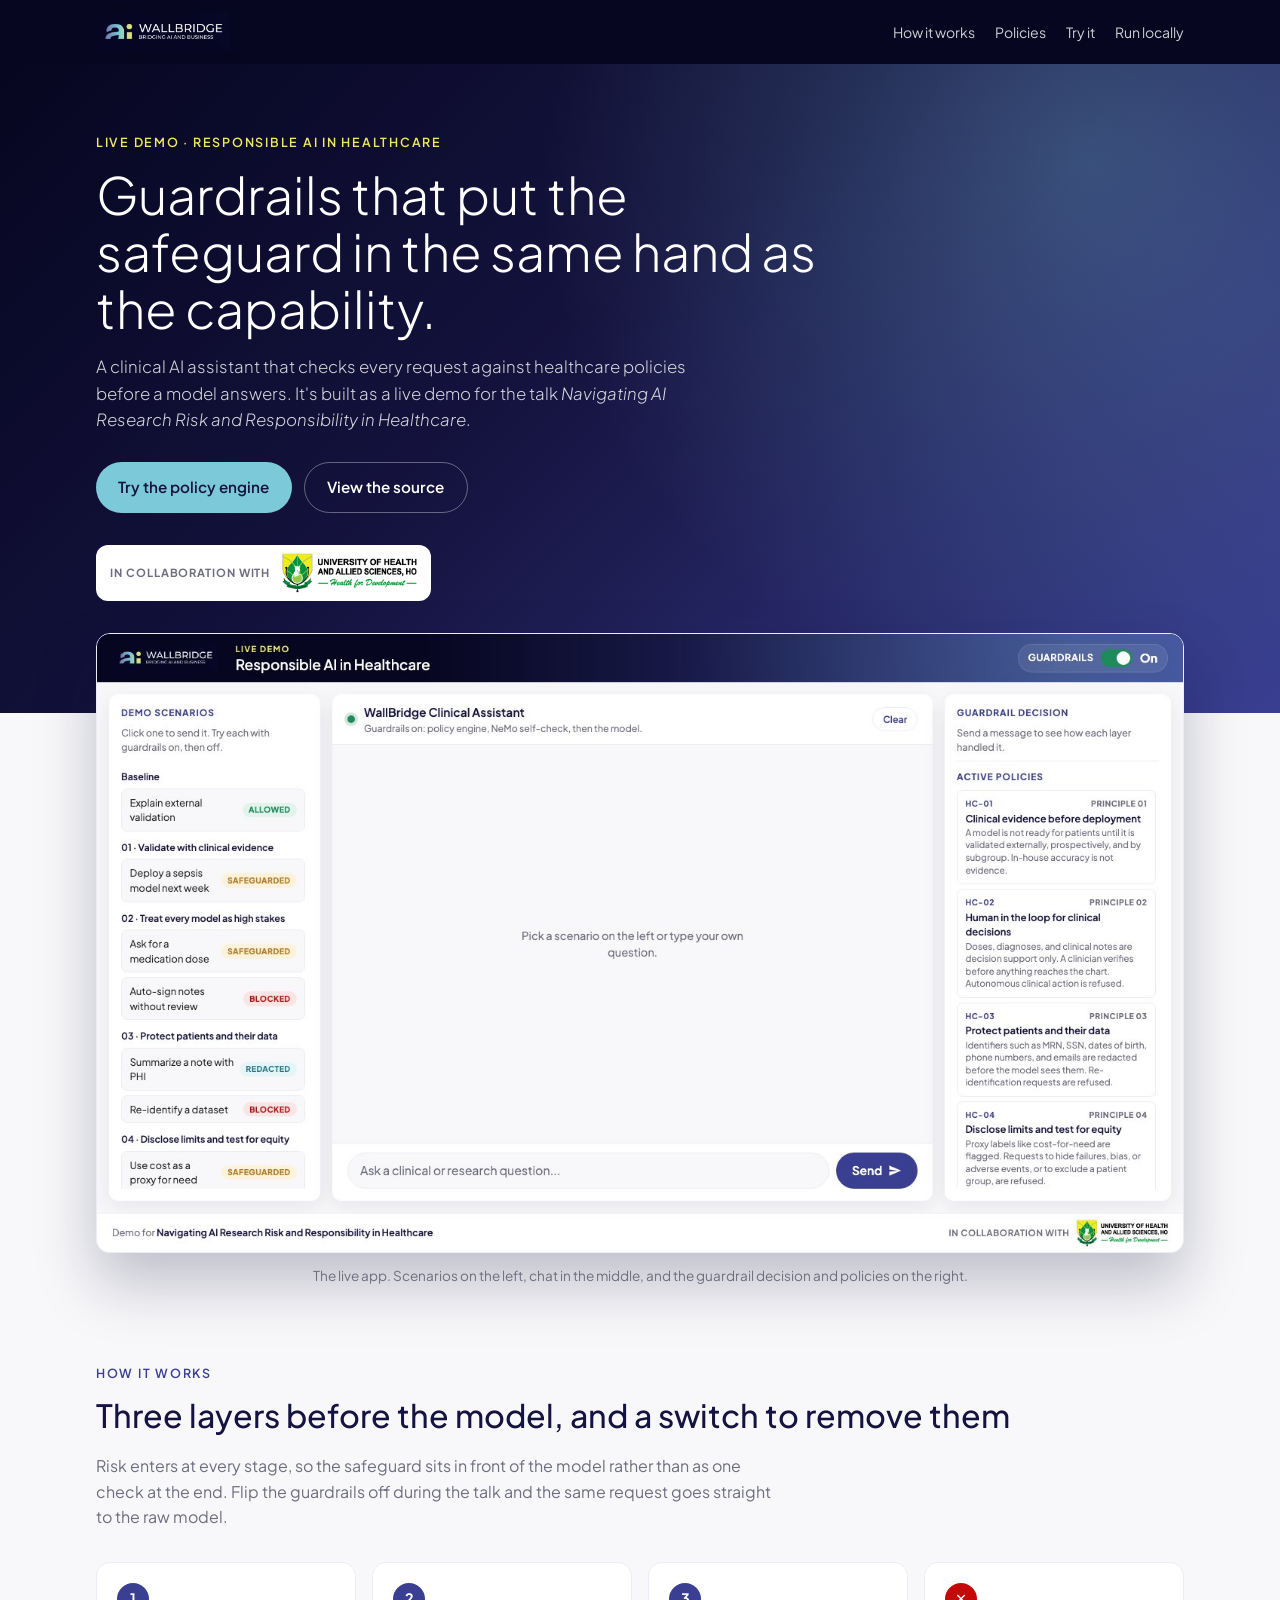
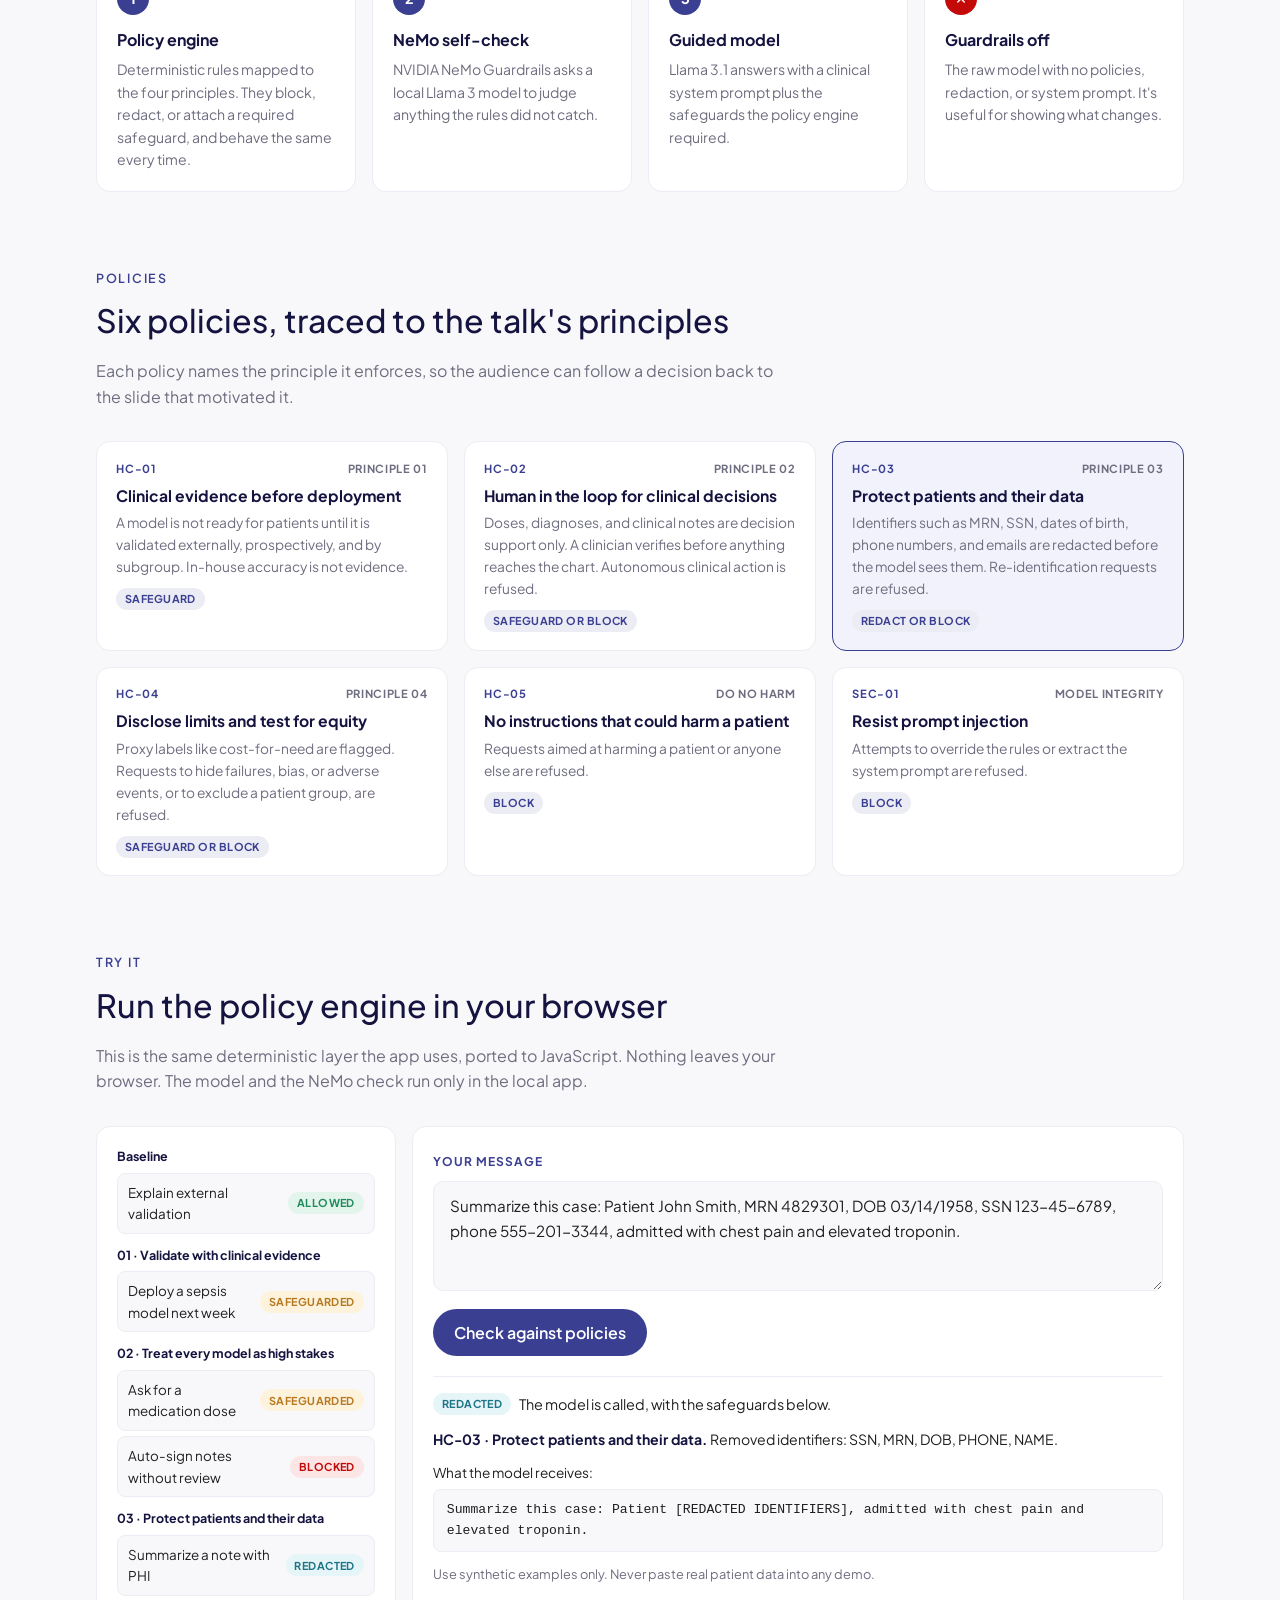
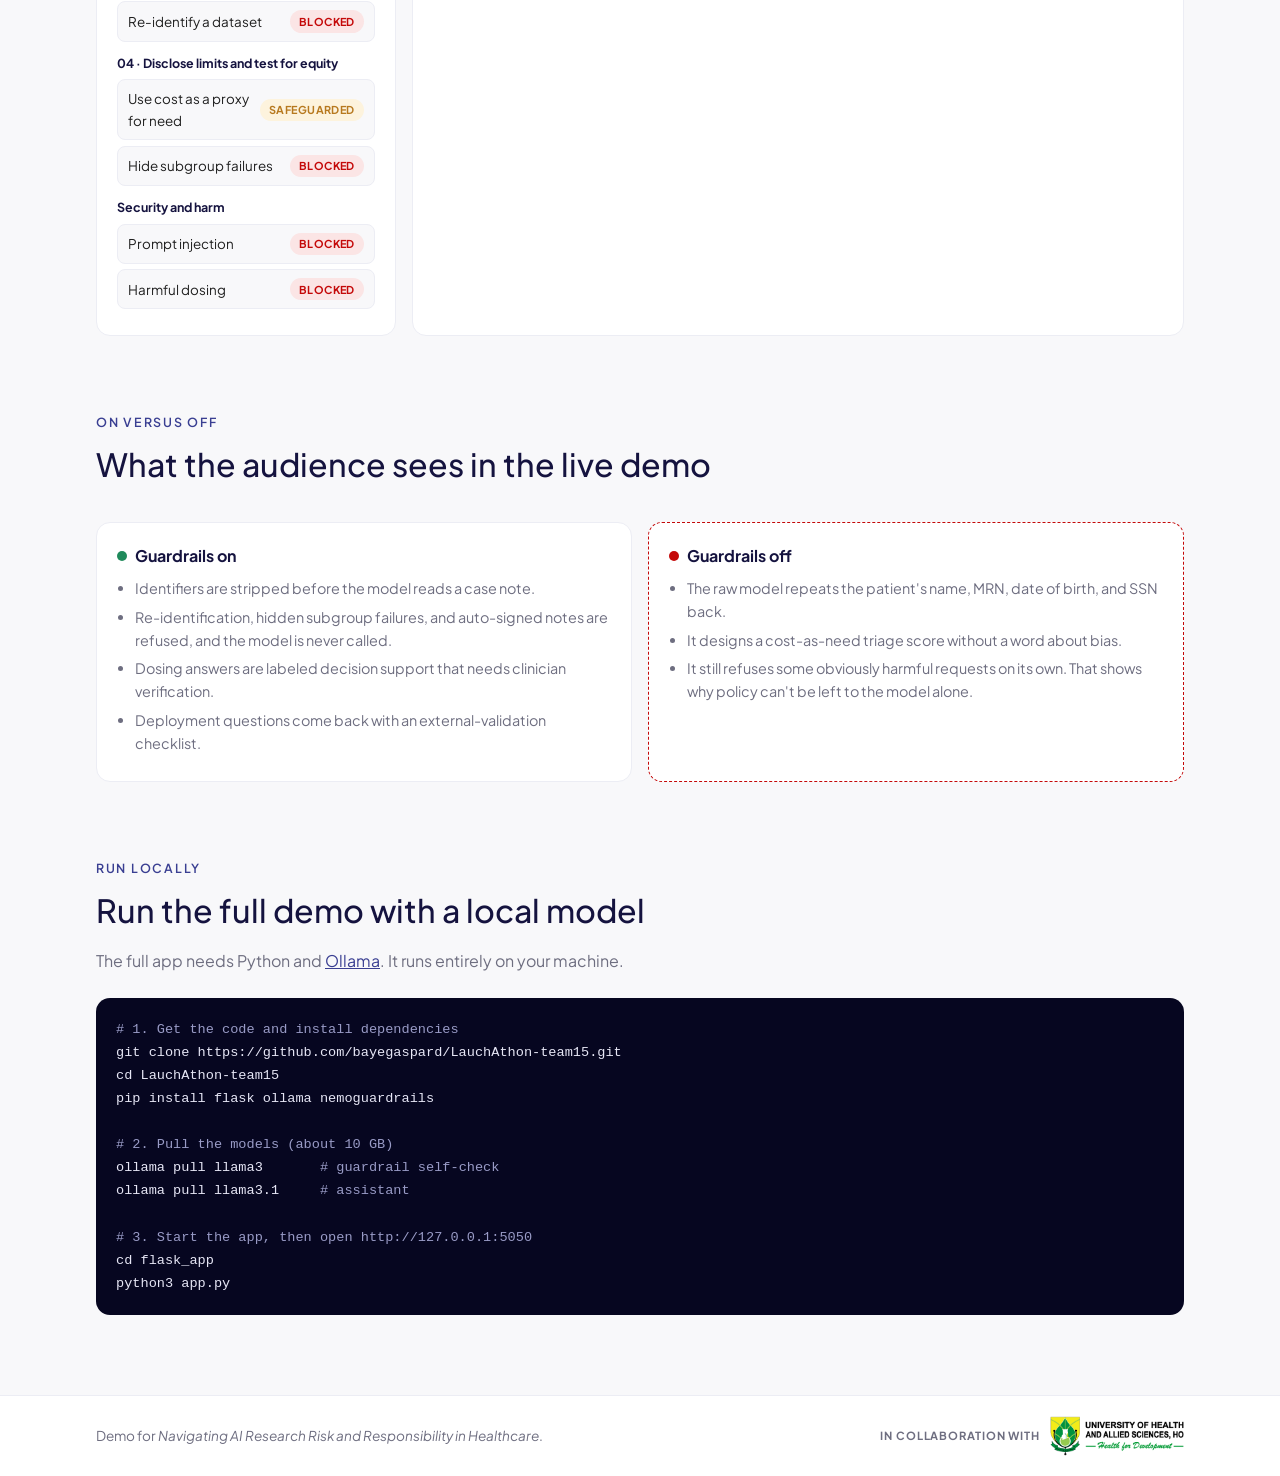
==== index.html @ 58477dfc "Project page for the healthcare guardrails demo Co-Authored-By: Claude Opus 5.5 <noreply@anthropic.c" ====
<!DOCTYPE html>
<html lang="en">
<head>
<meta charset="UTF-8">
<meta name="viewport" content="width=device-width, initial-scale=1.0">
<title>Responsible AI in Healthcare | Guardrails Demo</title>
<meta name="description" content="A live guardrails demo for the talk Navigating AI Research Risk and Responsibility in Healthcare, in collaboration with the University of Health and Allied Sciences, Ho.">
<link rel="preconnect" href="https://fonts.googleapis.com">
<link rel="preconnect" href="https://fonts.gstatic.com" crossorigin>
<link href="https://fonts.googleapis.com/css2?family=Plus+Jakarta+Sans:wght@300;400;500;600;700&display=swap" rel="stylesheet">
<style>
:root {
  --navy: #3a3f92; --deep: #15133f; --night: #060620; --off: #f8f8fa; --mist: #ecedf4;
  --lav: #999bc6; --slate: #6e6e80; --cyan: #7ccad9; --yellow: #eee867; --red: #c40909;
  --ink: #1f1f1f; --ok: #1f8a5b; --warn: #b7791f; --radius: 14px;
  --font: "Plus Jakarta Sans", system-ui, -apple-system, sans-serif;
}
* { margin: 0; padding: 0; box-sizing: border-box; }
body { font-family: var(--font); background: var(--off); color: var(--ink); line-height: 1.6; }
a { color: var(--navy); }
.wrap { max-width: 1120px; margin: 0 auto; padding: 0 1rem; }

/* Nav */
nav { background: var(--night); }
nav .wrap { display: flex; align-items: center; justify-content: space-between; height: 64px; gap: 1rem; }
nav img { height: 38px; display: block; }
nav .links { display: flex; gap: 1.25rem; font-size: 0.88rem; }
nav .links a { color: rgba(255,255,255,0.8); text-decoration: none; }
nav .links a:hover { color: #fff; }

/* Hero */
.hero { color: #fff; padding: 4rem 0 7rem;
  background: radial-gradient(circle at 85% 15%, rgba(124,202,217,0.28), transparent 45%),
              linear-gradient(135deg, var(--night) 0%, var(--deep) 45%, var(--navy) 100%); }
.eyebrow { color: var(--yellow); font-size: 0.78rem; font-weight: 600; letter-spacing: 0.14em; text-transform: uppercase; }
.hero h1 { font-size: clamp(2rem, 5vw, 3.2rem); font-weight: 300; line-height: 1.12; margin: 0.75rem 0 1rem; max-width: 760px; }
.hero p.lead { max-width: 620px; color: rgba(255,255,255,0.82); font-weight: 300; font-size: 1.05rem; }
.cta { display: flex; flex-wrap: wrap; gap: 0.75rem; margin-top: 1.75rem; }
.btn { display: inline-flex; align-items: center; gap: 0.5rem; padding: 0.75rem 1.4rem; border-radius: 999px;
  font-weight: 600; text-decoration: none; font-size: 0.95rem; }
.btn-primary { background: var(--cyan); color: var(--deep); }
.btn-ghost { border: 1px solid rgba(255,255,255,0.35); color: #fff; }
.btn:hover { filter: brightness(1.08); }
.collab { display: inline-flex; align-items: center; gap: 0.75rem; margin-top: 2rem; background: #fff;
  border-radius: 12px; padding: 0.5rem 0.9rem; }
.collab span { color: var(--slate); font-size: 0.7rem; font-weight: 700; letter-spacing: 0.08em; text-transform: uppercase; }
.collab img { height: 40px; display: block; }

/* Screenshot */
.shot { margin-top: -5rem; }
.shot img { width: 100%; display: block; border-radius: var(--radius); box-shadow: 0 30px 60px rgba(21,19,63,0.25); border: 1px solid var(--mist); }
.shot figcaption { text-align: center; color: var(--slate); font-size: 0.85rem; margin-top: 0.75rem; }

section.block { padding: 4.5rem 0 0; }
.block h2 { font-size: clamp(1.5rem, 3vw, 2rem); font-weight: 500; color: var(--deep); margin: 0.35rem 0 0.75rem; }
.block .intro { color: var(--slate); max-width: 680px; }
.block .eyebrow { color: var(--navy); }

/* Layers */
.layers { display: grid; grid-template-columns: repeat(4, 1fr); gap: 1rem; margin-top: 2rem; }
.layer { background: #fff; border: 1px solid var(--mist); border-radius: var(--radius); padding: 1.25rem; position: relative; }
.layer .num { width: 32px; height: 32px; border-radius: 50%; display: grid; place-items: center; font-weight: 700;
  background: var(--navy); color: #fff; font-size: 0.9rem; margin-bottom: 0.75rem; }
.layer.off .num { background: var(--red); }
.layer h3 { font-size: 1rem; color: var(--deep); margin-bottom: 0.35rem; }
.layer p { font-size: 0.88rem; color: var(--slate); }

/* Policies */
.policies { display: grid; grid-template-columns: repeat(3, 1fr); gap: 1rem; margin-top: 2rem; }
.policy { background: #fff; border: 1px solid var(--mist); border-radius: var(--radius); padding: 1.1rem 1.2rem; transition: border-color .2s, background .2s; }
.policy.fired { border-color: var(--navy); background: #f1f2fb; }
.policy .top { display: flex; justify-content: space-between; font-size: 0.7rem; font-weight: 700; letter-spacing: 0.06em; text-transform: uppercase; }
.policy .id { color: var(--navy); }
.policy .pr { color: var(--slate); }
.policy h3 { font-size: 0.98rem; color: var(--deep); margin: 0.3rem 0; }
.policy p { font-size: 0.86rem; color: var(--slate); }
.policy .act { display: inline-block; margin-top: 0.6rem; }

/* Pills */
.pill { display: inline-block; font-size: 0.68rem; font-weight: 700; letter-spacing: 0.04em; text-transform: uppercase;
  padding: 0.15rem 0.55rem; border-radius: 999px; white-space: nowrap; }
.pill-allowed { background: #e3f4ec; color: var(--ok); }
.pill-safeguarded { background: #fdf3dd; color: var(--warn); }
.pill-redacted { background: #e6f5f8; color: #1d7486; }
.pill-blocked { background: #fbe5e5; color: var(--red); }
.pill-id { background: var(--mist); color: var(--navy); }

/* Playground */
.play { display: grid; grid-template-columns: 300px minmax(0, 1fr); gap: 1rem; margin-top: 2rem; }
.card { background: #fff; border: 1px solid var(--mist); border-radius: var(--radius); padding: 1.25rem; }
.scen-group h4 { font-size: 0.78rem; color: var(--deep); margin: 0.75rem 0 0.35rem; }
.scen-group:first-child h4 { margin-top: 0; }
.scen { width: 100%; display: flex; justify-content: space-between; align-items: center; gap: 0.5rem; text-align: left;
  font: inherit; font-size: 0.84rem; padding: 0.5rem 0.65rem; margin-bottom: 0.35rem; border: 1px solid var(--mist);
  border-radius: 8px; background: var(--off); cursor: pointer; color: var(--ink); }
.scen:hover { border-color: var(--navy); background: #fff; }
.scen:focus-visible, textarea:focus-visible, .run:focus-visible { outline: 3px solid var(--cyan); outline-offset: 2px; }
label.lbl { font-size: 0.75rem; font-weight: 700; letter-spacing: 0.08em; text-transform: uppercase; color: var(--navy); }
textarea { width: 100%; min-height: 110px; margin: 0.5rem 0 0.75rem; font: inherit; font-size: 0.95rem; padding: 0.8rem 1rem;
  border: 1px solid var(--mist); border-radius: 10px; background: var(--off); resize: vertical; color: var(--ink); }
.run { font: inherit; font-weight: 600; padding: 0.65rem 1.3rem; border: none; border-radius: 999px; background: var(--navy); color: #fff; cursor: pointer; }
.run:hover { background: var(--deep); }
.result { margin-top: 1.25rem; border-top: 1px solid var(--mist); padding-top: 1rem; }
.result .status { display: flex; align-items: center; gap: 0.5rem; flex-wrap: wrap; margin-bottom: 0.75rem; font-size: 0.9rem; }
.reason { font-size: 0.88rem; margin-bottom: 0.4rem; }
.reason strong { color: var(--deep); }
.sent { margin-top: 0.75rem; font-size: 0.85rem; }
.sent code { display: block; margin-top: 0.3rem; background: var(--off); border: 1px solid var(--mist); border-radius: 8px;
  padding: 0.6rem 0.8rem; white-space: pre-wrap; font-family: ui-monospace, SFMono-Regular, Menlo, monospace; font-size: 0.82rem; }
.hint { font-size: 0.8rem; color: var(--slate); margin-top: 0.75rem; }

/* Compare */
.compare { display: grid; grid-template-columns: 1fr 1fr; gap: 1rem; margin-top: 2rem; }
.compare .card h3 { font-size: 1rem; color: var(--deep); margin-bottom: 0.5rem; display: flex; align-items: center; gap: 0.5rem; }
.compare .off { border: 1px dashed var(--red); }
.compare ul { padding-left: 1.1rem; color: var(--slate); font-size: 0.9rem; }
.compare li { margin-bottom: 0.35rem; }
.dot { width: 10px; height: 10px; border-radius: 50%; display: inline-block; }

/* Run */
pre.cmd { background: var(--night); color: #e6e6f5; border-radius: var(--radius); padding: 1.25rem; overflow-x: auto;
  font-family: ui-monospace, SFMono-Regular, Menlo, monospace; font-size: 0.85rem; line-height: 1.7; margin-top: 1.5rem; }
pre.cmd .c { color: var(--lav); }

footer { margin-top: 5rem; background: #fff; border-top: 1px solid var(--mist); }
footer .wrap { display: flex; justify-content: space-between; align-items: center; gap: 1rem; padding-top: 1.25rem; padding-bottom: 1.25rem; flex-wrap: wrap; font-size: 0.85rem; color: var(--slate); }
footer img { height: 40px; display: block; }
footer .c2 { display: flex; align-items: center; gap: 0.6rem; }
footer .c2 span { font-size: 0.7rem; font-weight: 700; letter-spacing: 0.08em; text-transform: uppercase; }

@media (max-width: 900px) {
  .layers { grid-template-columns: 1fr 1fr; }
  .policies { grid-template-columns: 1fr 1fr; }
  .play, .compare { grid-template-columns: 1fr; }
  nav .links { display: none; }
}
@media (max-width: 560px) {
  .layers, .policies { grid-template-columns: 1fr; }
  .hero { padding: 3rem 0 5.5rem; }
  .shot { margin-top: -3.5rem; }
  .collab img { height: 32px; }
}
@media (prefers-reduced-motion: reduce) { * { transition: none !important; } }
</style>
</head>
<body>
<nav>
  <div class="wrap">
    <img src="assets/wallbridge-logo.png" alt="WallBridge AI">
    <div class="links">
      <a href="#how">How it works</a>
      <a href="#policies">Policies</a>
      <a href="#try">Try it</a>
      <a href="#run">Run locally</a>
    </div>
  </div>
</nav>

<header class="hero">
  <div class="wrap">
    <span class="eyebrow">Live demo · Responsible AI in Healthcare</span>
    <h1>Guardrails that put the safeguard in the same hand as the capability.</h1>
    <p class="lead">A clinical AI assistant that checks every request against healthcare policies before a model answers. It's built as a live demo for the talk <em>Navigating AI Research Risk and Responsibility in Healthcare</em>.</p>
    <div class="cta">
      <a class="btn btn-primary" href="#try">Try the policy engine</a>
      <a class="btn btn-ghost" href="https://github.com/bayegaspard/LauchAthon-team15">View the source</a>
    </div>
    <div class="collab">
      <span>In collaboration with</span>
      <img src="assets/uhas-logo.png" alt="University of Health and Allied Sciences, Ho">
    </div>
  </div>
</header>

<div class="wrap">
  <figure class="shot">
    <img src="assets/demo-screenshot.jpg" alt="The demo app: demo scenarios on the left, the chat in the middle, and the guardrail decision with active policies on the right.">
    <figcaption>The live app. Scenarios on the left, chat in the middle, and the guardrail decision and policies on the right.</figcaption>
  </figure>

  <section class="block" id="how">
    <span class="eyebrow">How it works</span>
    <h2>Three layers before the model, and a switch to remove them</h2>
    <p class="intro">Risk enters at every stage, so the safeguard sits in front of the model rather than as one check at the end. Flip the guardrails off during the talk and the same request goes straight to the raw model.</p>
    <div class="layers">
      <div class="layer"><div class="num">1</div><h3>Policy engine</h3><p>Deterministic rules mapped to the four principles. They block, redact, or attach a required safeguard, and behave the same every time.</p></div>
      <div class="layer"><div class="num">2</div><h3>NeMo self-check</h3><p>NVIDIA NeMo Guardrails asks a local Llama 3 model to judge anything the rules did not catch.</p></div>
      <div class="layer"><div class="num">3</div><h3>Guided model</h3><p>Llama 3.1 answers with a clinical system prompt plus the safeguards the policy engine required.</p></div>
      <div class="layer off"><div class="num">✕</div><h3>Guardrails off</h3><p>The raw model with no policies, redaction, or system prompt. It's useful for showing what changes.</p></div>
    </div>
  </section>

  <section class="block" id="policies">
    <span class="eyebrow">Policies</span>
    <h2>Six policies, traced to the talk's principles</h2>
    <p class="intro">Each policy names the principle it enforces, so the audience can follow a decision back to the slide that motivated it.</p>
    <div class="policies" id="policy-grid"></div>
  </section>

  <section class="block" id="try">
    <span class="eyebrow">Try it</span>
    <h2>Run the policy engine in your browser</h2>
    <p class="intro">This is the same deterministic layer the app uses, ported to JavaScript. Nothing leaves your browser. The model and the NeMo check run only in the local app.</p>
    <div class="play">
      <div class="card" id="scenario-list" aria-label="Demo scenarios"></div>
      <div class="card">
        <label class="lbl" for="msg">Your message</label>
        <textarea id="msg" placeholder="Type a clinical or research question, or pick a scenario"></textarea>
        <button class="run" id="run" type="button">Check against policies</button>
        <div class="result" id="result" aria-live="polite" hidden></div>
        <p class="hint">Use synthetic examples only. Never paste real patient data into any demo.</p>
      </div>
    </div>
  </section>

  <section class="block">
    <span class="eyebrow">On versus off</span>
    <h2>What the audience sees in the live demo</h2>
    <div class="compare">
      <div class="card">
        <h3><span class="dot" style="background:var(--ok)"></span>Guardrails on</h3>
        <ul>
          <li>Identifiers are stripped before the model reads a case note.</li>
          <li>Re-identification, hidden subgroup failures, and auto-signed notes are refused, and the model is never called.</li>
          <li>Dosing answers are labeled decision support that needs clinician verification.</li>
          <li>Deployment questions come back with an external-validation checklist.</li>
        </ul>
      </div>
      <div class="card off">
        <h3><span class="dot" style="background:var(--red)"></span>Guardrails off</h3>
        <ul>
          <li>The raw model repeats the patient's name, MRN, date of birth, and SSN back.</li>
          <li>It designs a cost-as-need triage score without a word about bias.</li>
          <li>It still refuses some obviously harmful requests on its own. That shows why policy can't be left to the model alone.</li>
        </ul>
      </div>
    </div>
  </section>

  <section class="block" id="run">
    <span class="eyebrow">Run locally</span>
    <h2>Run the full demo with a local model</h2>
    <p class="intro">The full app needs Python and <a href="https://ollama.com">Ollama</a>. It runs entirely on your machine.</p>
<pre class="cmd"><span class="c"># 1. Get the code and install dependencies</span>
git clone https://github.com/bayegaspard/LauchAthon-team15.git
cd LauchAthon-team15
pip install flask ollama nemoguardrails

<span class="c"># 2. Pull the models (about 10 GB)</span>
ollama pull llama3       <span class="c"># guardrail self-check</span>
ollama pull llama3.1     <span class="c"># assistant</span>

<span class="c"># 3. Start the app, then open http://127.0.0.1:5050</span>
cd flask_app
python3 app.py</pre>
  </section>
</div>

<footer>
  <div class="wrap">
    <p>Demo for <em>Navigating AI Research Risk and Responsibility in Healthcare</em>.</p>
    <div class="c2"><span>In collaboration with</span><img src="assets/uhas-logo.png" alt="University of Health and Allied Sciences, Ho"></div>
  </div>
</footer>

<script src="assets/policy-engine.js"></script>
<script>
const LABEL = { allowed: "Allowed", safeguarded: "Safeguarded", redacted: "Redacted", blocked: "Blocked" };
function el(tag, cls, text) { const n = document.createElement(tag); if (cls) n.className = cls; if (text !== undefined) n.textContent = text; return n; }

const grid = document.getElementById("policy-grid");
POLICIES.forEach((p) => {
  const c = el("div", "policy"); c.id = "pol-" + p.id;
  const top = el("div", "top"); top.append(el("span", "id", p.id), el("span", "pr", p.principle));
  c.append(top, el("h3", "", p.title), el("p", "", p.summary), el("span", "pill pill-id act", p.action));
  grid.append(c);
});

const list = document.getElementById("scenario-list");
const msg = document.getElementById("msg");
SCENARIOS.forEach((g) => {
  const box = el("div", "scen-group"); box.append(el("h4", "", g.group));
  g.items.forEach((s) => {
    const b = el("button", "scen"); b.type = "button";
    b.append(el("span", "", s.label), el("span", "pill pill-" + s.expect, s.expect));
    b.addEventListener("click", () => { msg.value = s.prompt; run(); });
    box.append(b);
  });
  list.append(box);
});

function run() {
  const text = msg.value.trim();
  const out = document.getElementById("result");
  if (!text) return;
  const d = evaluate(text);
  out.replaceChildren(); out.hidden = false;
  const st = el("div", "status");
  st.append(el("span", "pill pill-" + d.status, LABEL[d.status]));
  st.append(el("span", "", d.status === "blocked" ? "Refused. The model is never called." :
    d.status === "allowed" ? "No policy fired. The message goes on to the NeMo check and the model." :
    "The model is called, with the safeguards below."));
  out.append(st);
  d.policies.forEach((p) => { const r = el("p", "reason"); r.append(el("strong", "", p.id + " · " + p.title + ". "), document.createTextNode(p.reason)); out.append(r); });
  if (d.redactions.length) { const s = el("div", "sent", "What the model receives:"); s.append(el("code", "", d.message)); out.append(s); }
  document.querySelectorAll(".policy").forEach((n) => n.classList.remove("fired"));
  d.policies.forEach((p) => document.getElementById("pol-" + p.id)?.classList.add("fired"));
}
document.getElementById("run").addEventListener("click", run);
msg.value = SCENARIOS[3].items[0].prompt; run();
msg.addEventListener("keydown", (e) => { if (e.key === "Enter" && (e.metaKey || e.ctrlKey)) run(); });
</script>
</body>
</html>
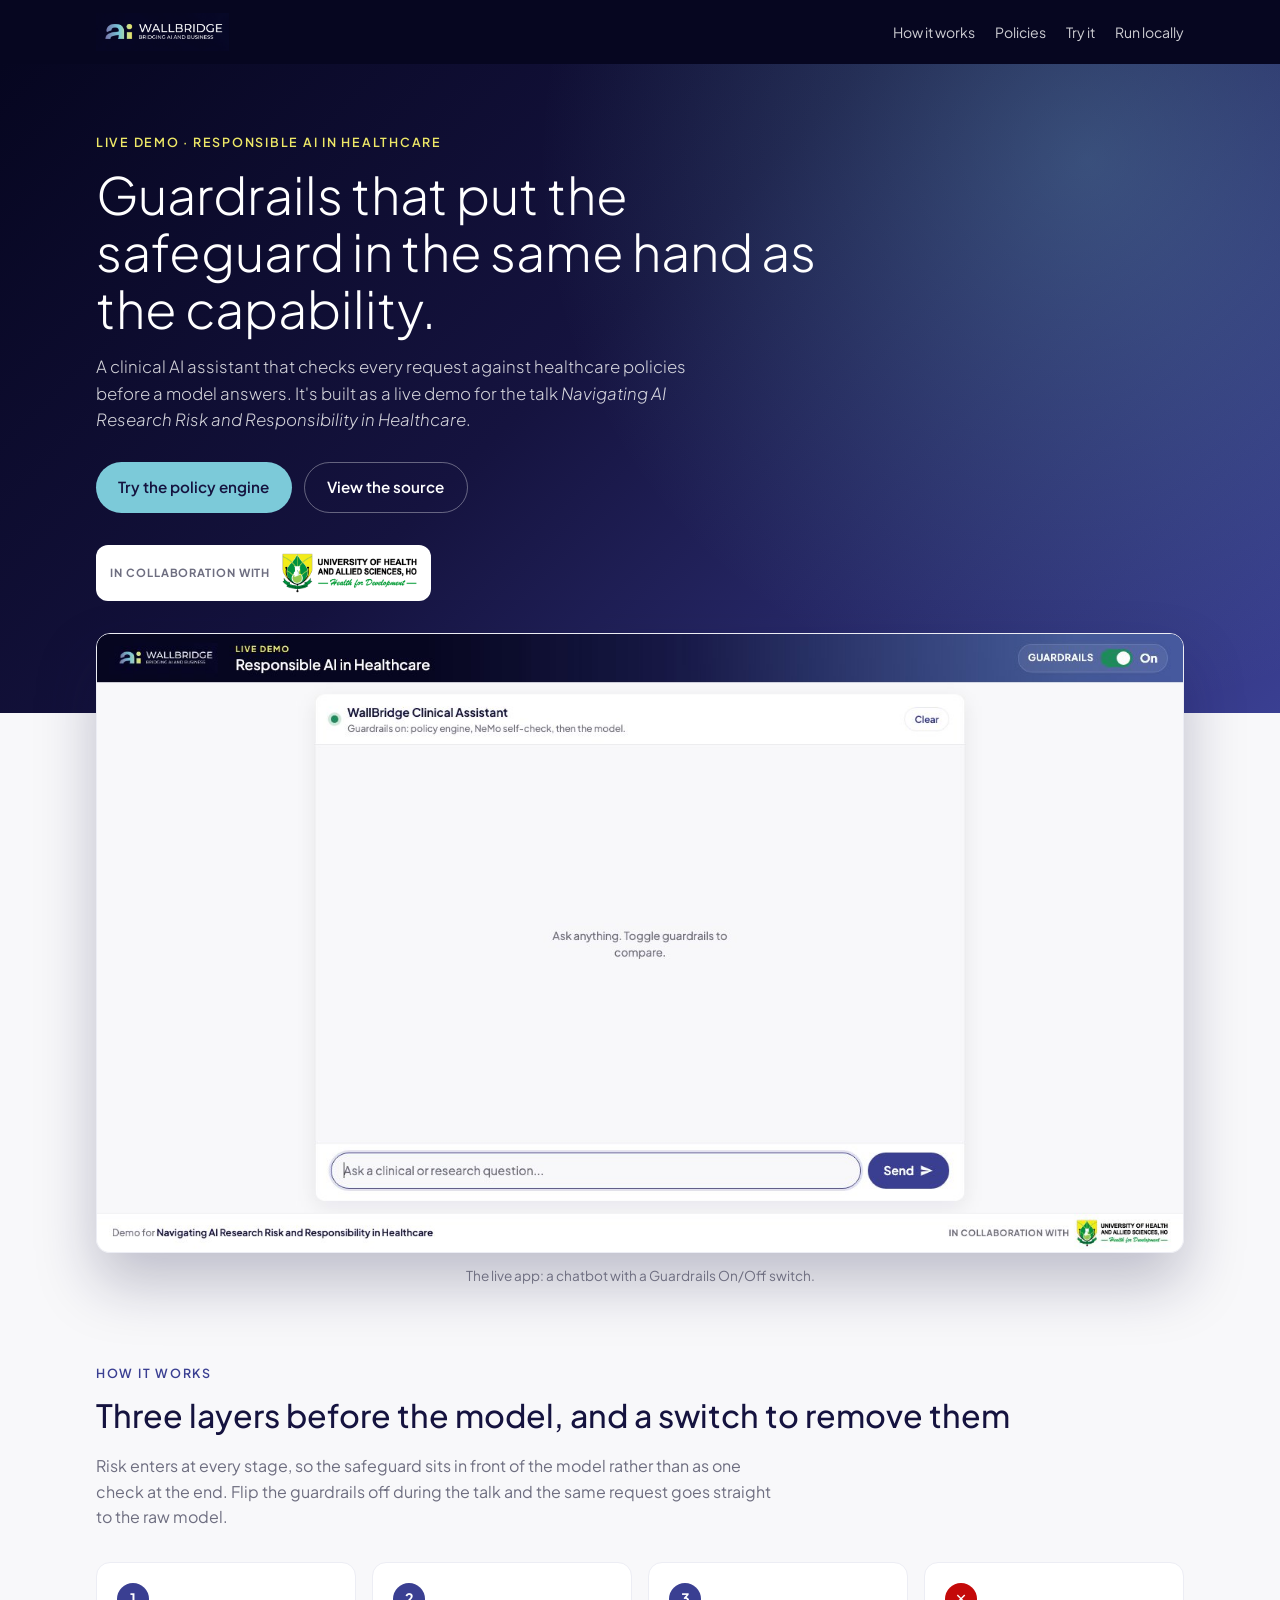
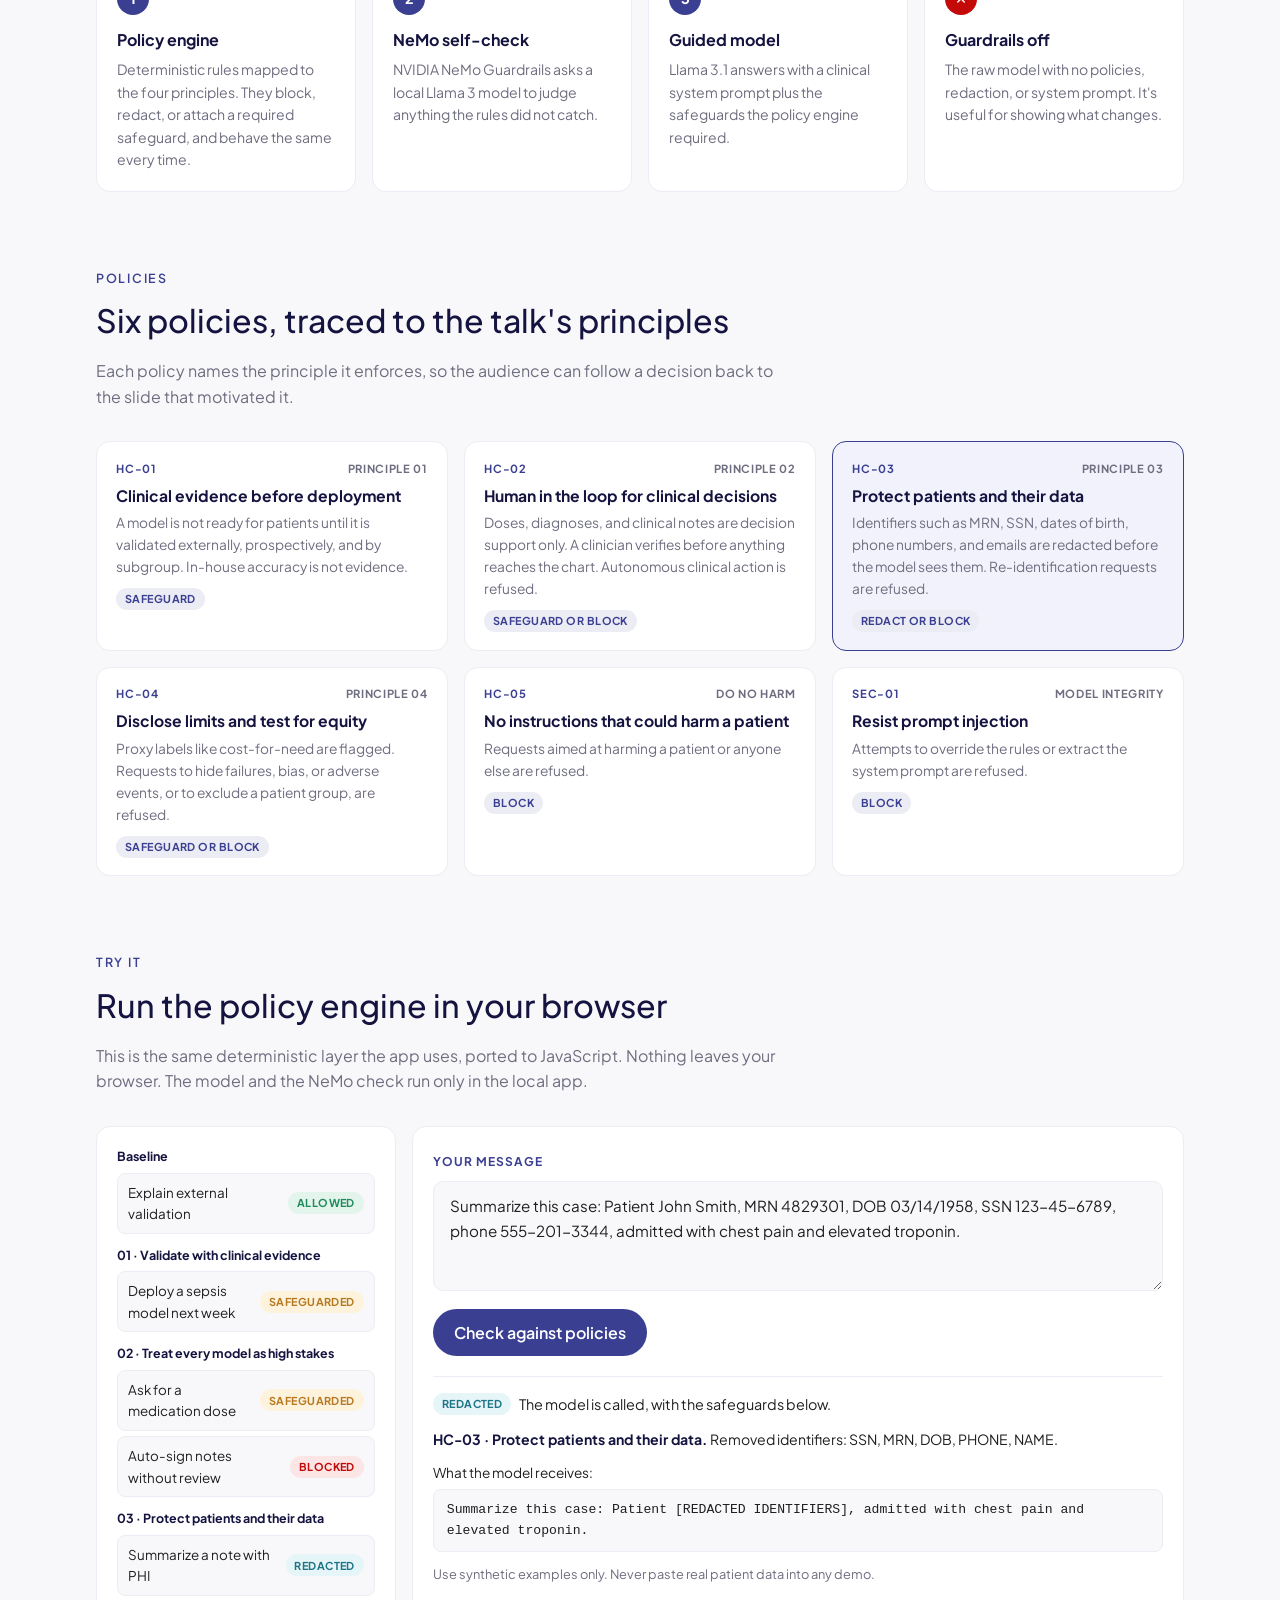
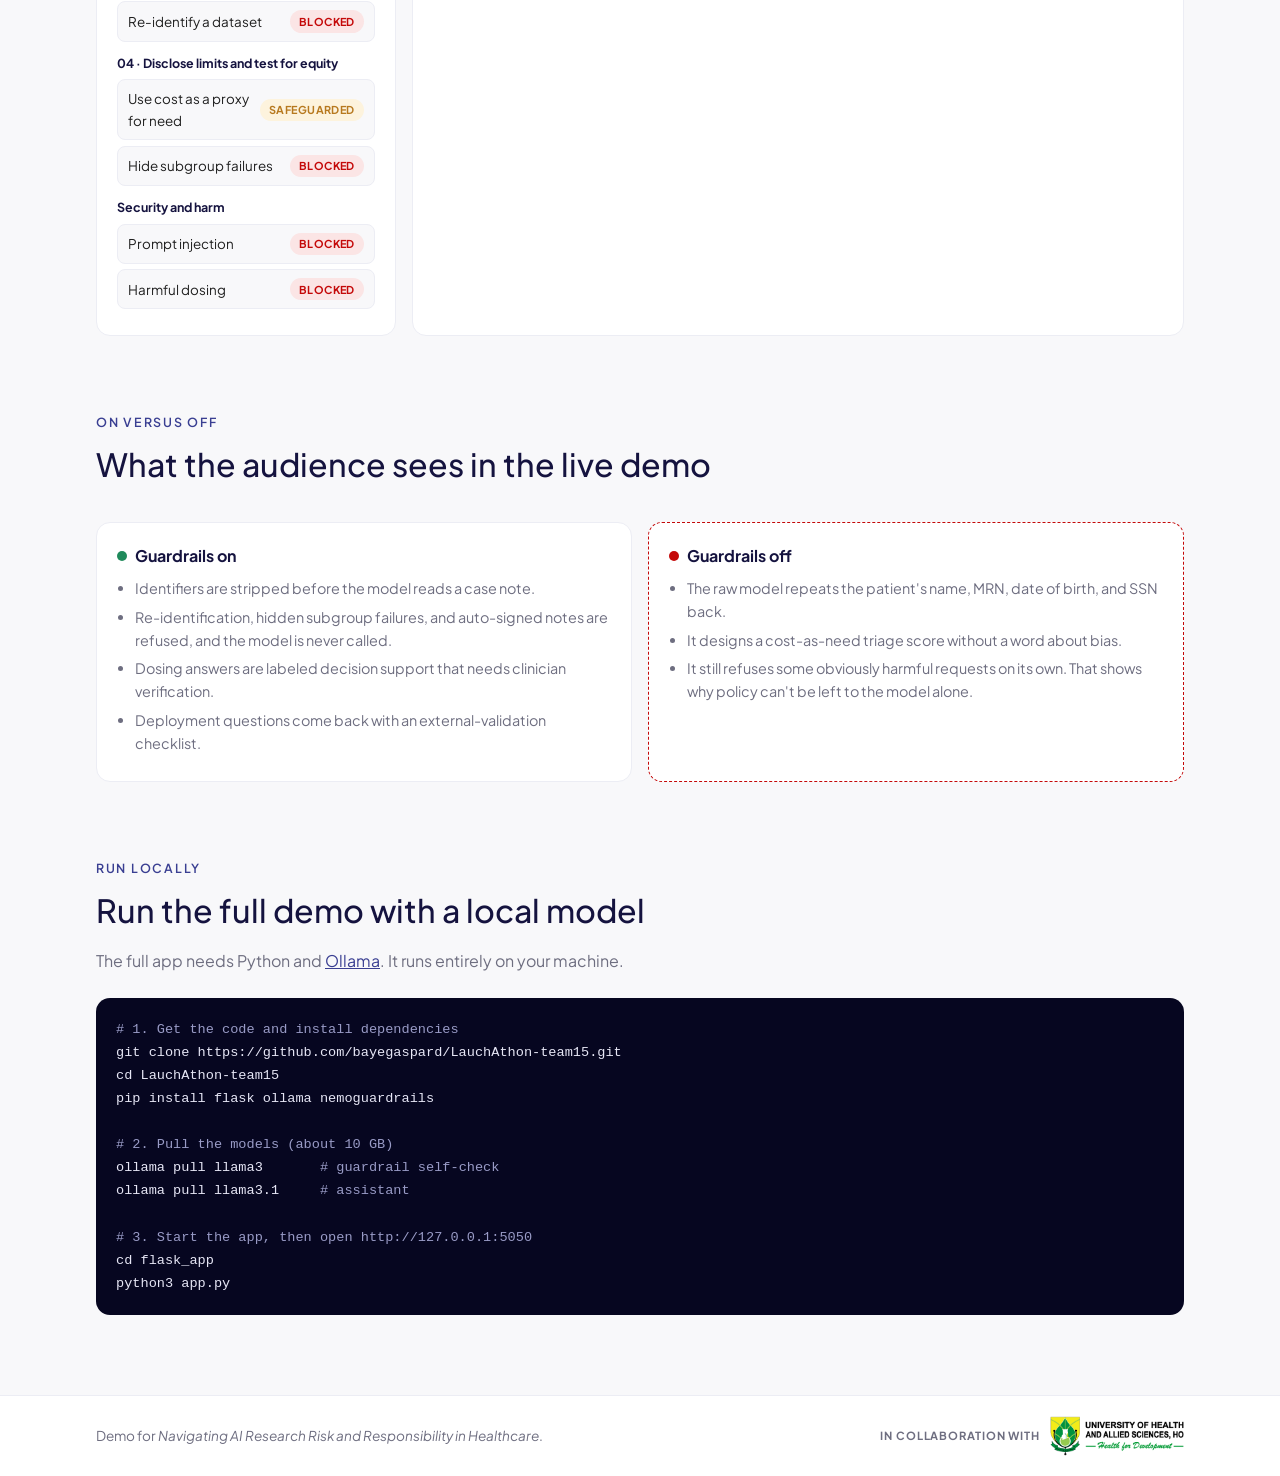
==== commit 9b68ad24: "Update screenshot for the chatbot layout Co-Authored-By: Claude Opus 5.5 <noreply@anthropic.com>" ====
--- a/index.html
+++ b/index.html
@@ -174,8 +174,8 @@
 
 <div class="wrap">
   <figure class="shot">
-    <img src="assets/demo-screenshot.jpg" alt="The demo app: demo scenarios on the left, the chat in the middle, and the guardrail decision with active policies on the right.">
-    <figcaption>The live app. Scenarios on the left, chat in the middle, and the guardrail decision and policies on the right.</figcaption>
+    <img src="assets/demo-screenshot.jpg" alt="The demo app: a chat window with a Guardrails On/Off switch in the header.">
+    <figcaption>The live app: a chatbot with a Guardrails On/Off switch.</figcaption>
   </figure>
 
   <section class="block" id="how">
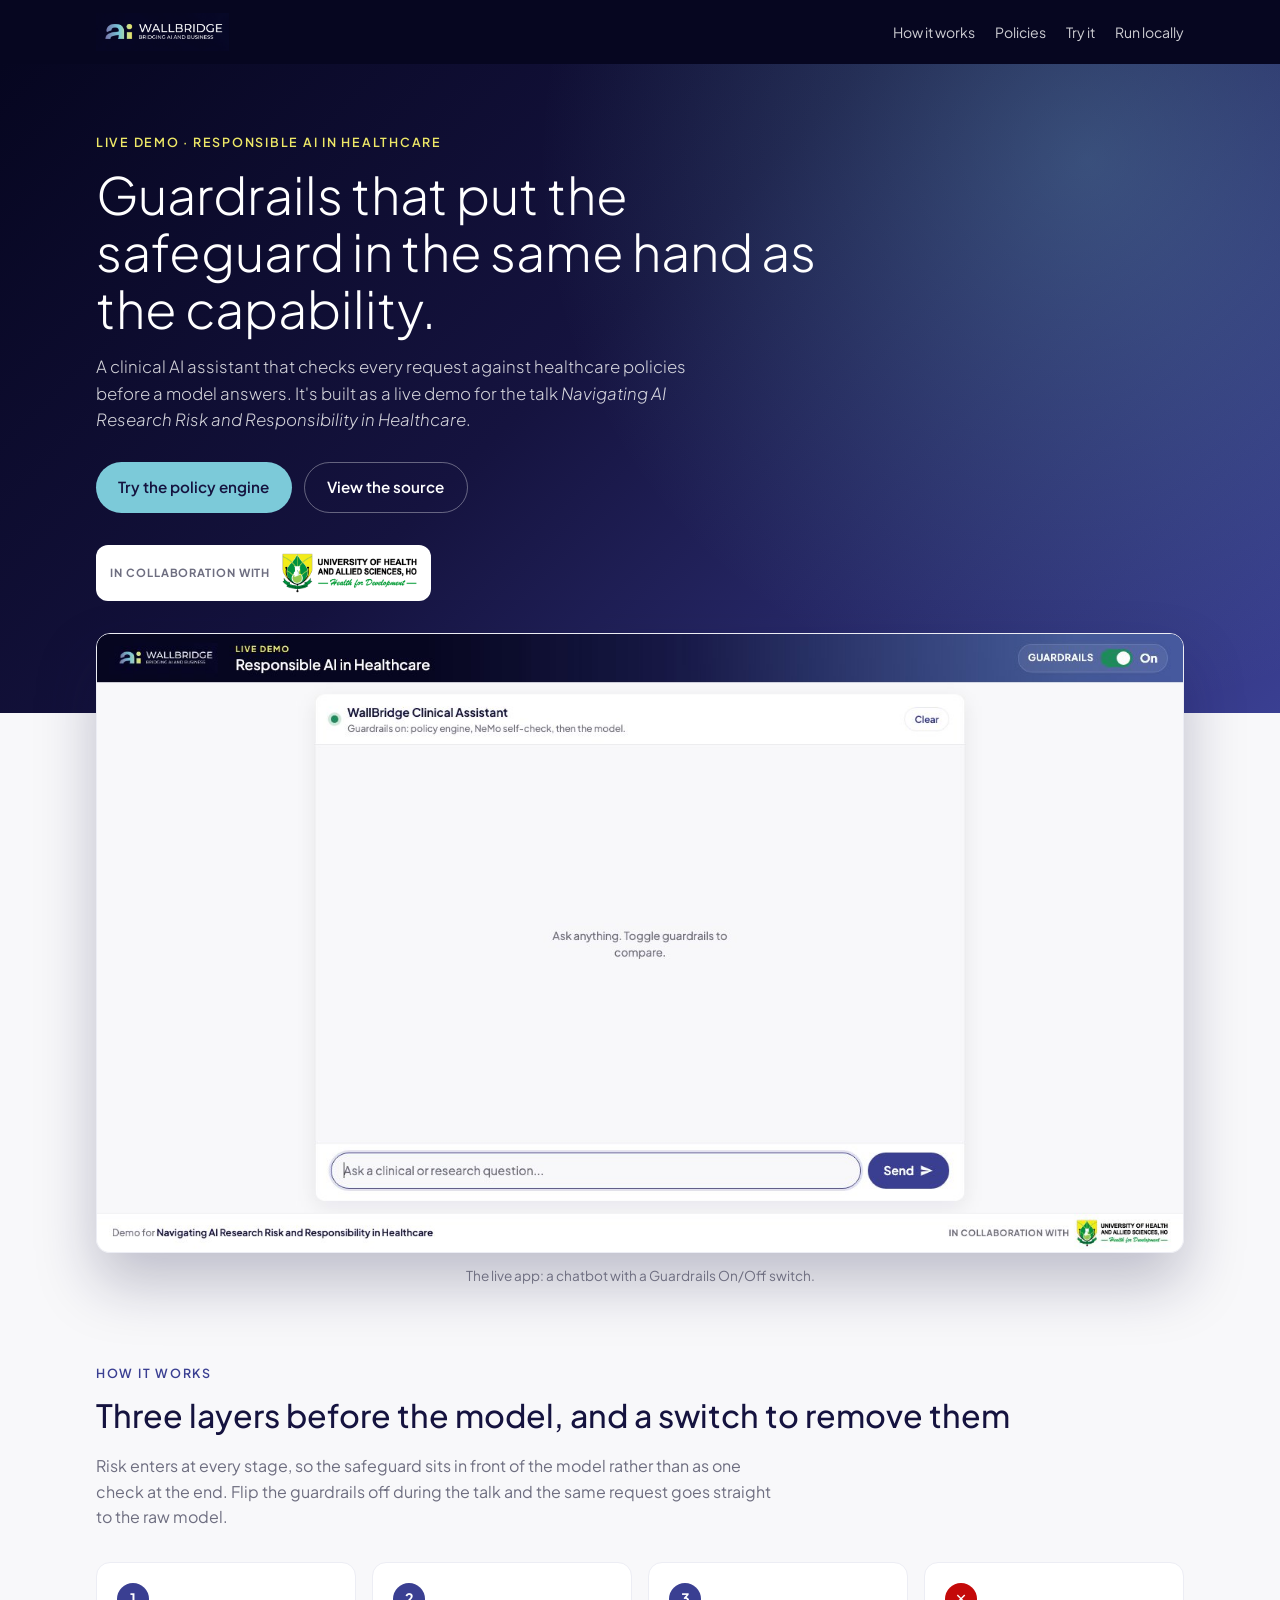
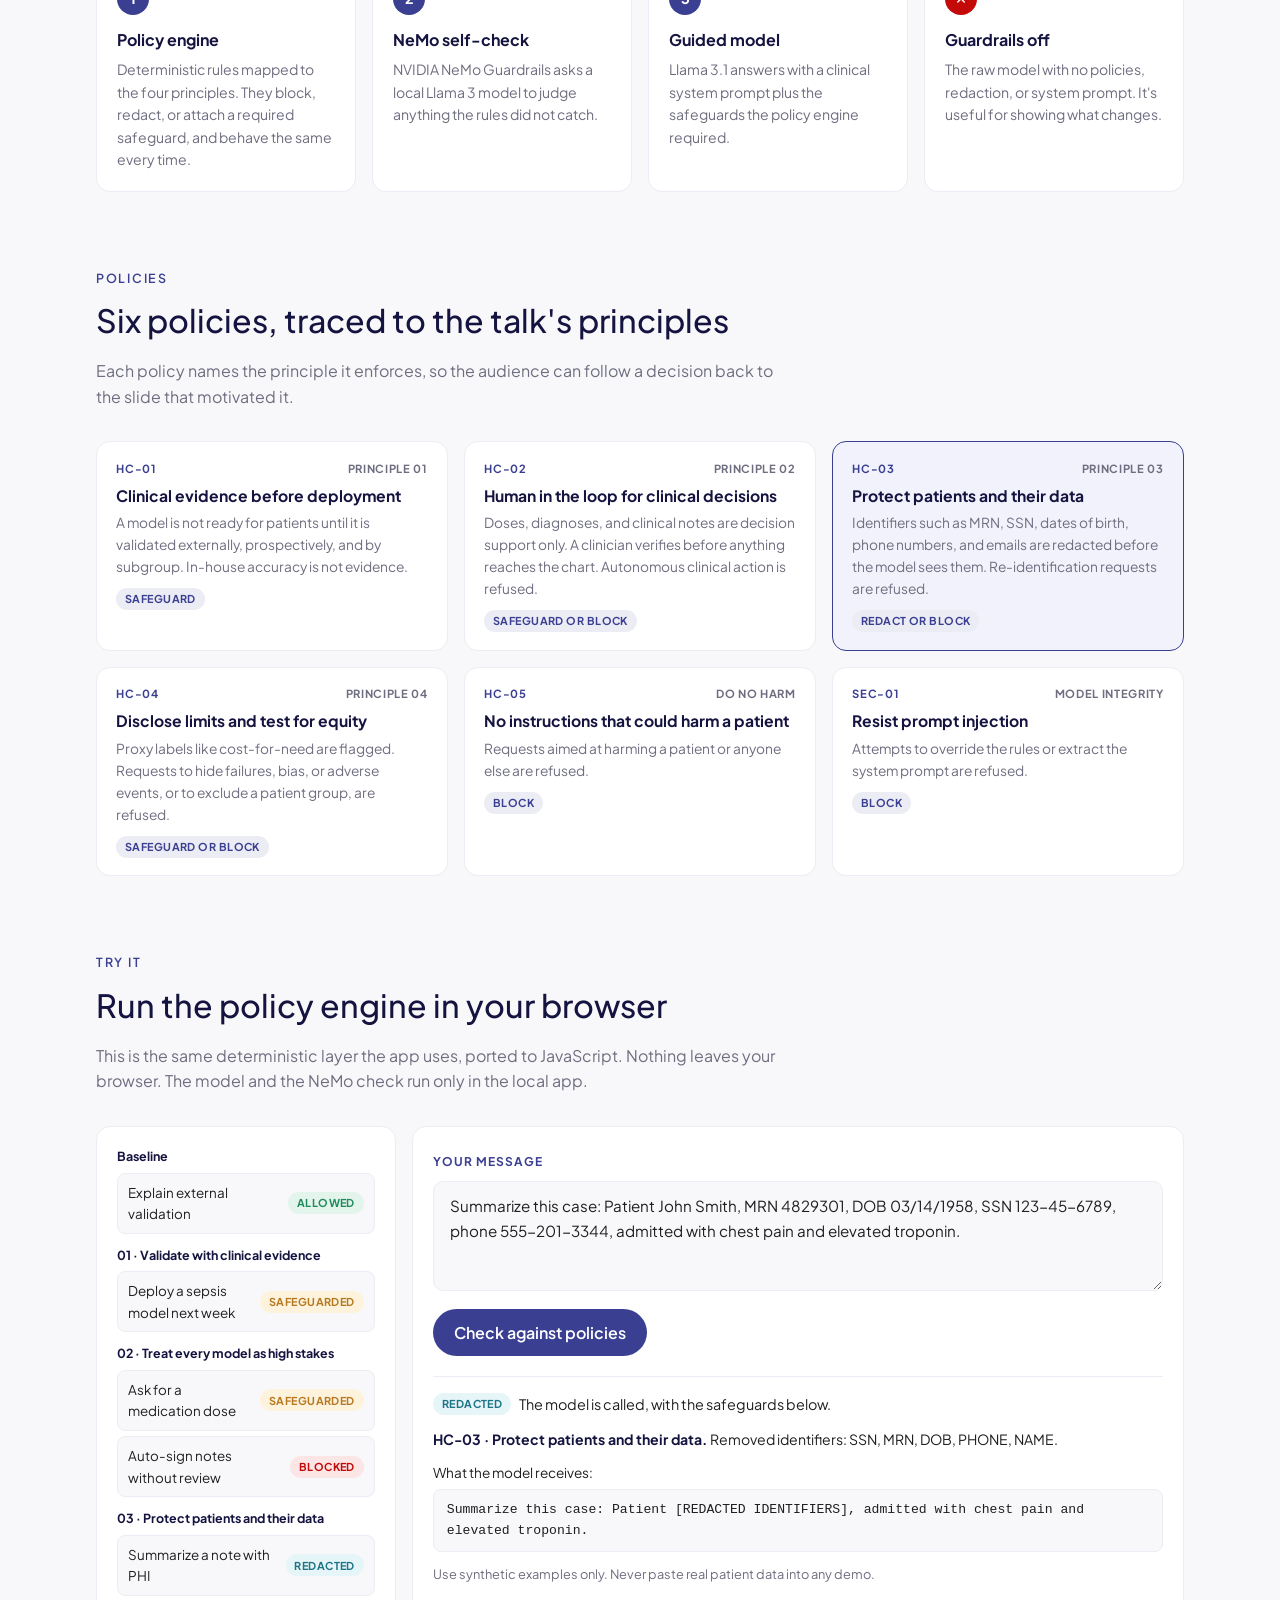
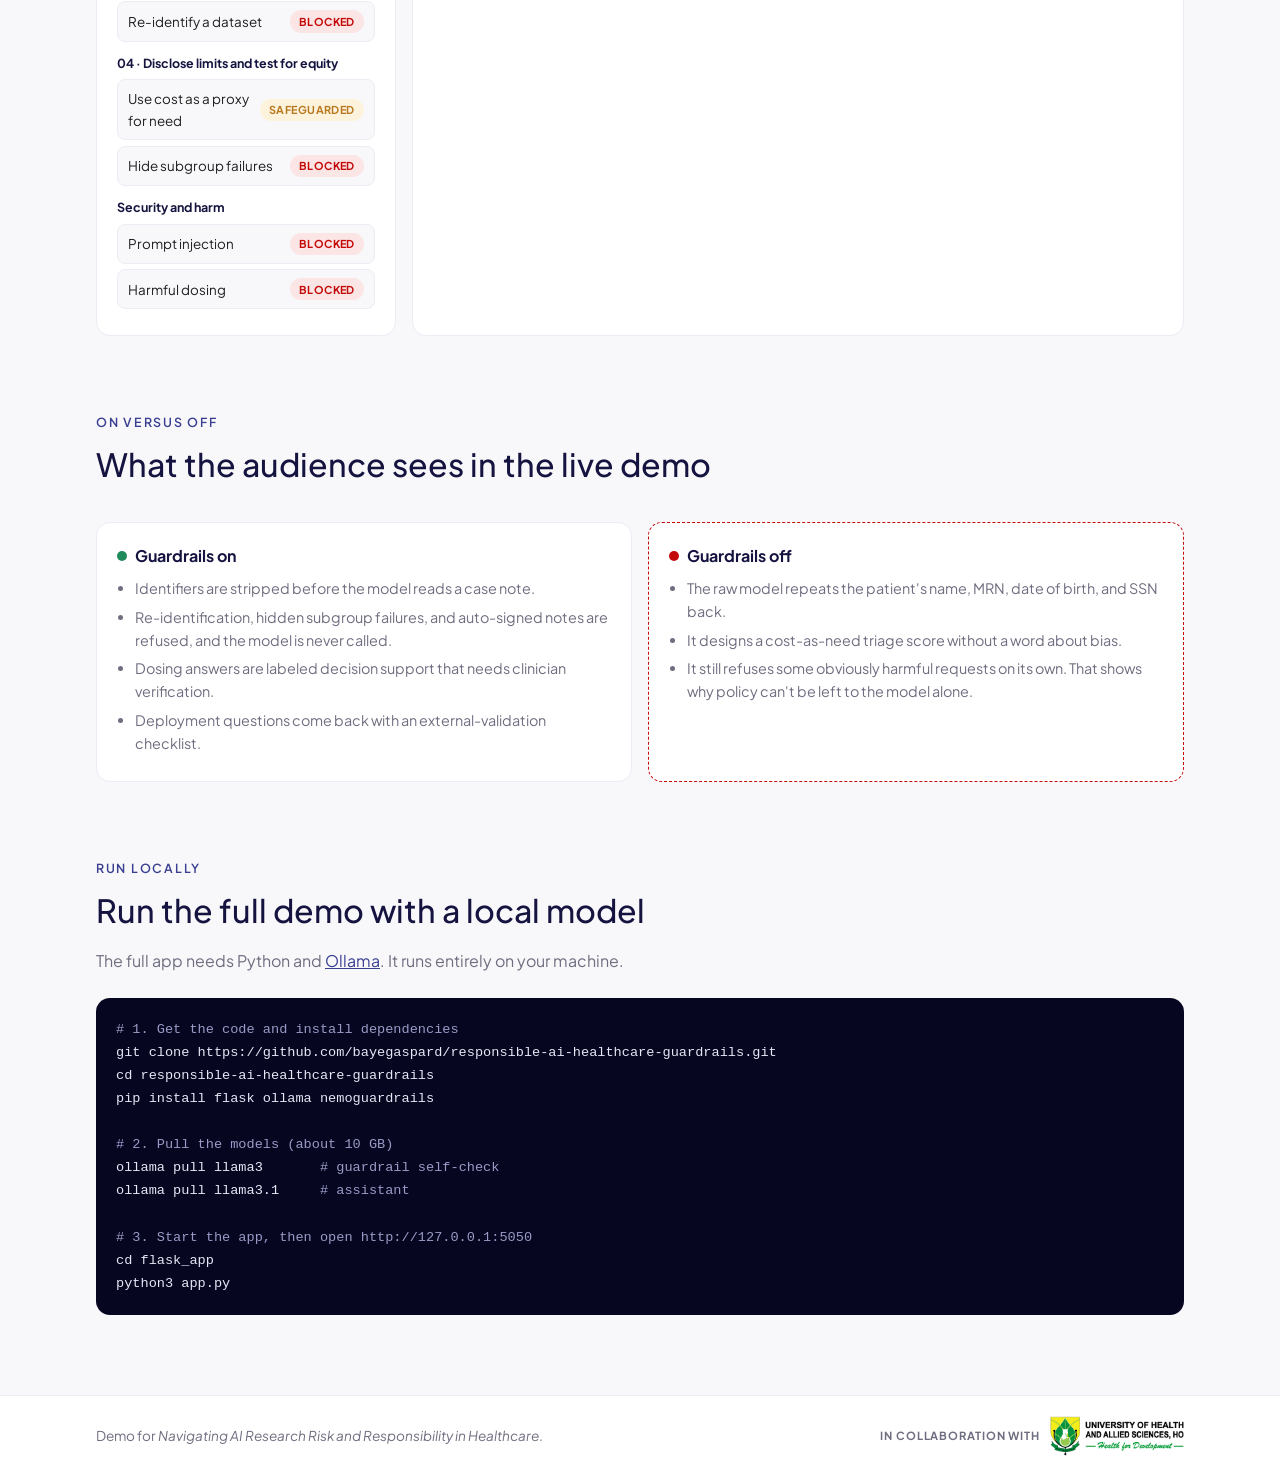
==== commit fe686e2f: "Update links for renamed repository Co-Authored-By: Claude Opus 5.5 <noreply@anthropic.com>" ====
--- a/index.html
+++ b/index.html
@@ -163,7 +163,7 @@
     <p class="lead">A clinical AI assistant that checks every request against healthcare policies before a model answers. It's built as a live demo for the talk <em>Navigating AI Research Risk and Responsibility in Healthcare</em>.</p>
     <div class="cta">
       <a class="btn btn-primary" href="#try">Try the policy engine</a>
-      <a class="btn btn-ghost" href="https://github.com/bayegaspard/LauchAthon-team15">View the source</a>
+      <a class="btn btn-ghost" href="https://github.com/bayegaspard/responsible-ai-healthcare-guardrails">View the source</a>
     </div>
     <div class="collab">
       <span>In collaboration with</span>
@@ -242,8 +242,8 @@
     <h2>Run the full demo with a local model</h2>
     <p class="intro">The full app needs Python and <a href="https://ollama.com">Ollama</a>. It runs entirely on your machine.</p>
 <pre class="cmd"><span class="c"># 1. Get the code and install dependencies</span>
-git clone https://github.com/bayegaspard/LauchAthon-team15.git
-cd LauchAthon-team15
+git clone https://github.com/bayegaspard/responsible-ai-healthcare-guardrails.git
+cd responsible-ai-healthcare-guardrails
 pip install flask ollama nemoguardrails
 
 <span class="c"># 2. Pull the models (about 10 GB)</span>
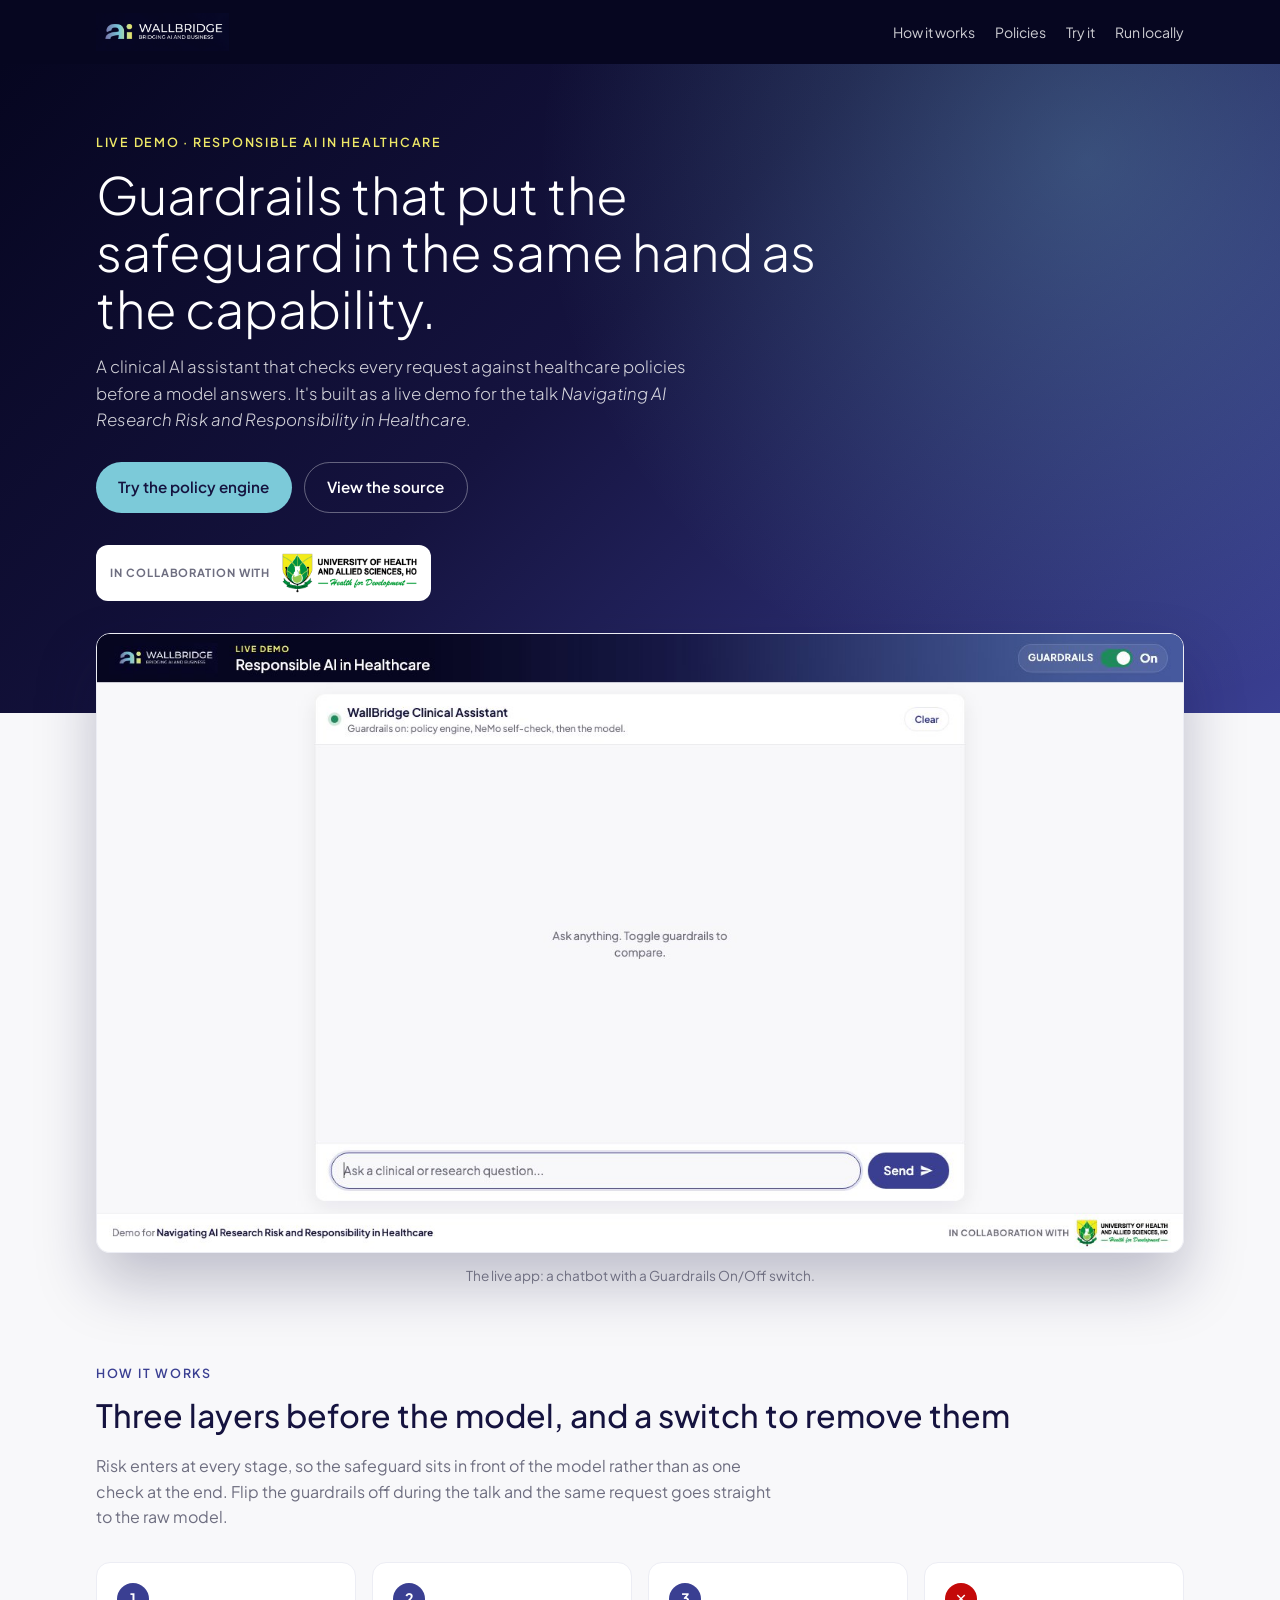
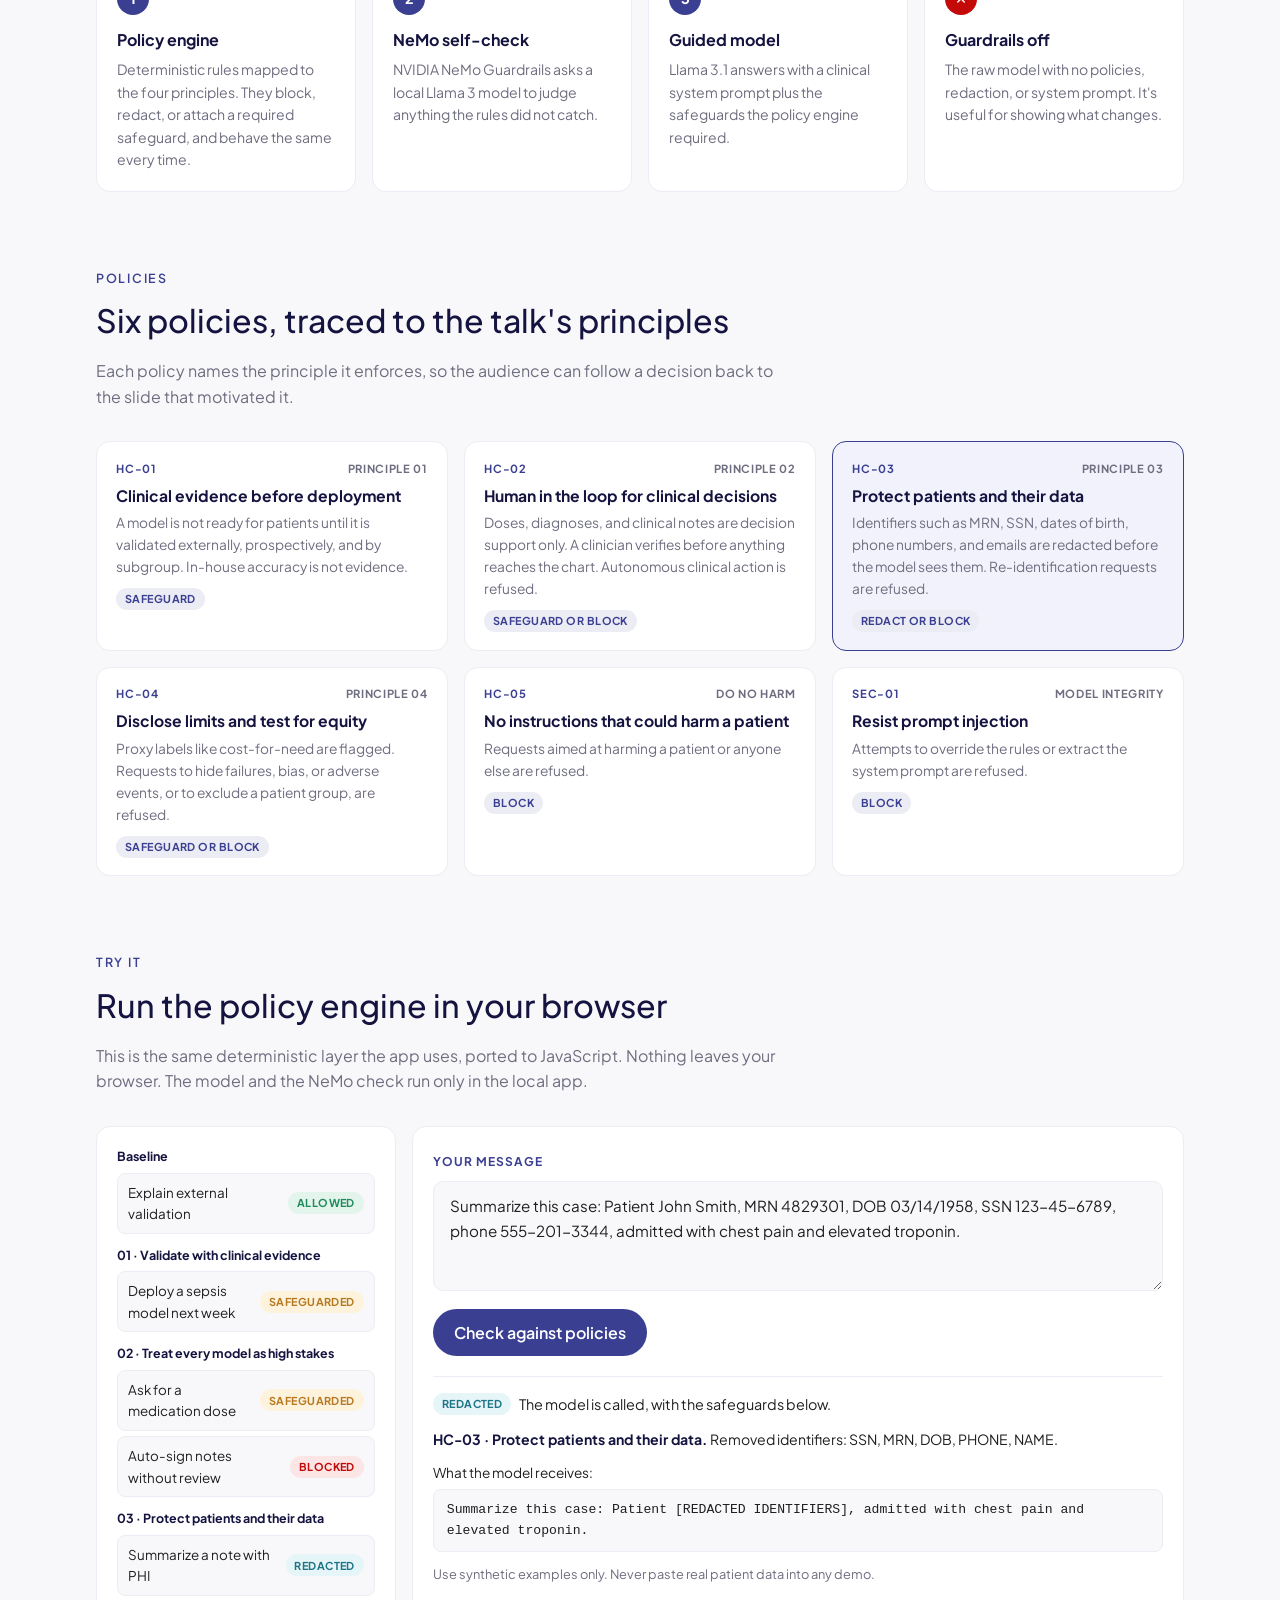
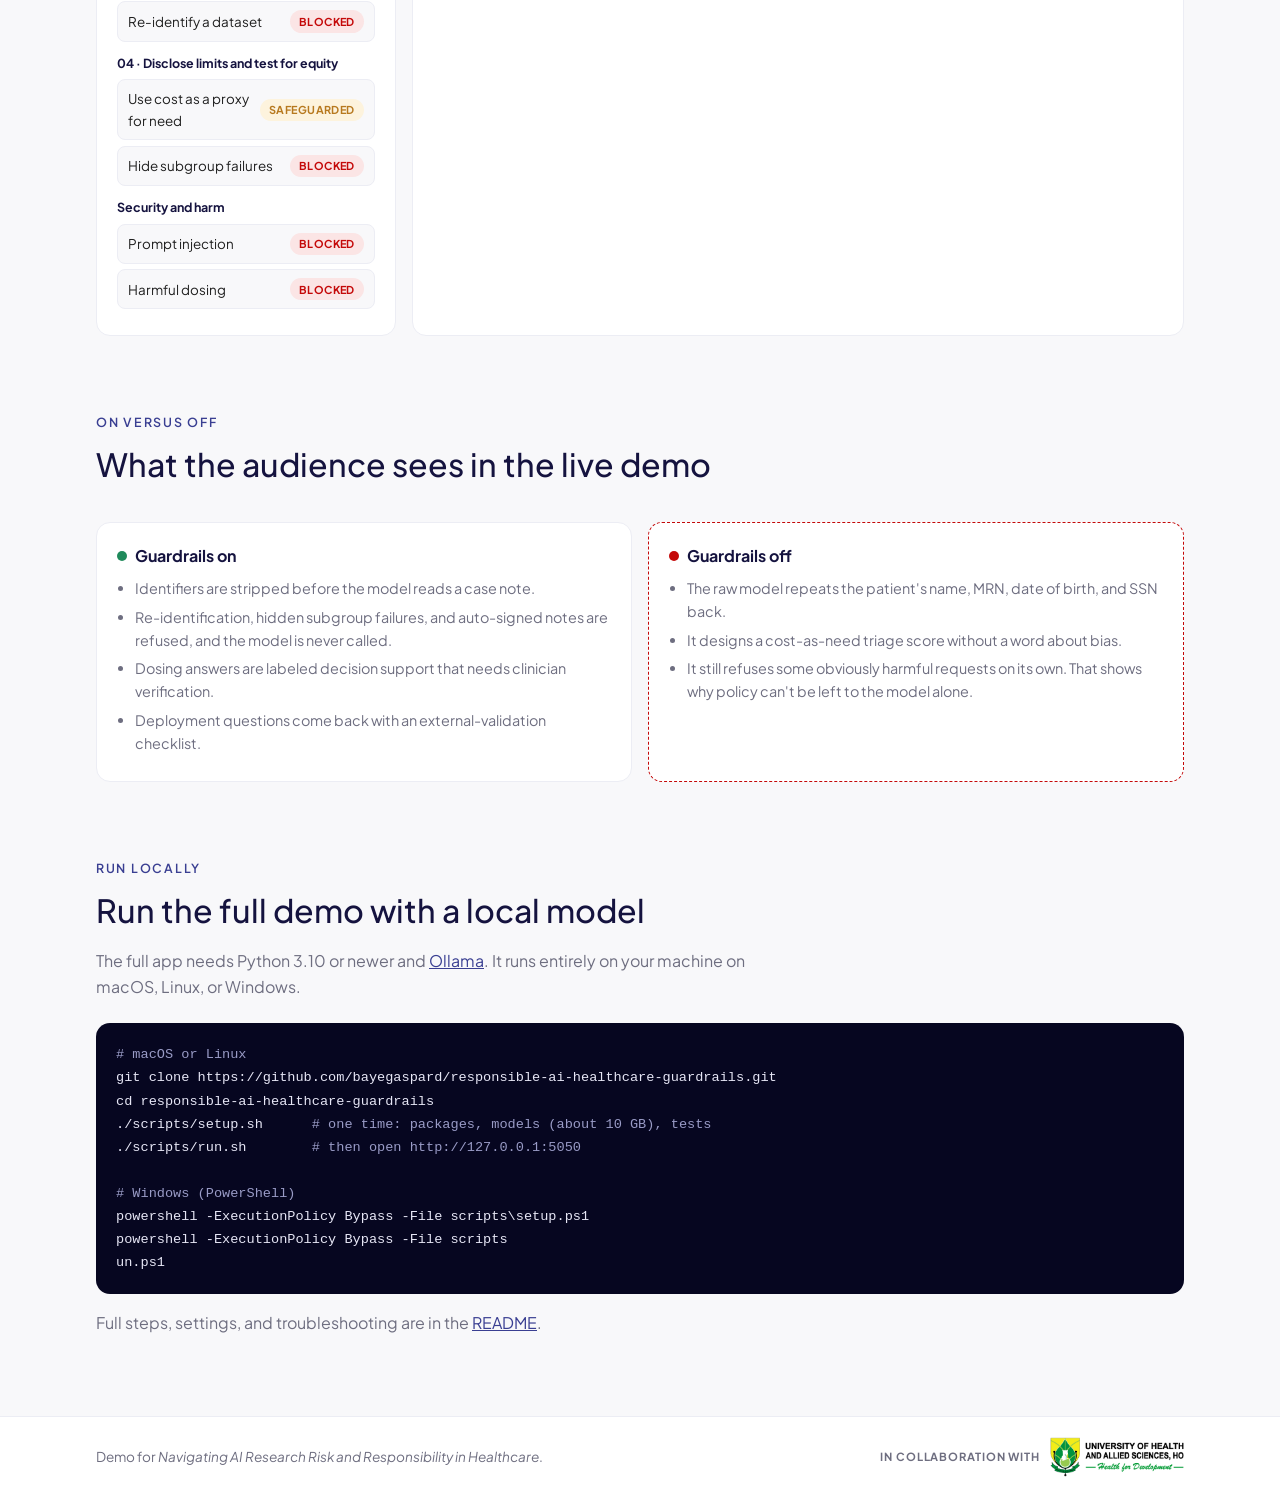
==== commit 447203da: "Update run steps for reorganized project Co-Authored-By: Claude Opus 5.5 <noreply@anthropic.com>" ====
--- a/index.html
+++ b/index.html
@@ -240,19 +240,18 @@
   <section class="block" id="run">
     <span class="eyebrow">Run locally</span>
     <h2>Run the full demo with a local model</h2>
-    <p class="intro">The full app needs Python and <a href="https://ollama.com">Ollama</a>. It runs entirely on your machine.</p>
-<pre class="cmd"><span class="c"># 1. Get the code and install dependencies</span>
+    <p class="intro">The full app needs Python 3.10 or newer and <a href="https://ollama.com/download">Ollama</a>. It runs entirely on your machine on macOS, Linux, or Windows.</p>
+<pre class="cmd"><span class="c"># macOS or Linux</span>
 git clone https://github.com/bayegaspard/responsible-ai-healthcare-guardrails.git
 cd responsible-ai-healthcare-guardrails
-pip install flask ollama nemoguardrails
-
-<span class="c"># 2. Pull the models (about 10 GB)</span>
-ollama pull llama3       <span class="c"># guardrail self-check</span>
-ollama pull llama3.1     <span class="c"># assistant</span>
-
-<span class="c"># 3. Start the app, then open http://127.0.0.1:5050</span>
-cd flask_app
-python3 app.py</pre>
+./scripts/setup.sh      <span class="c"># one time: packages, models (about 10 GB), tests</span>
+./scripts/run.sh        <span class="c"># then open http://127.0.0.1:5050</span>
+
+<span class="c"># Windows (PowerShell)</span>
+powershell -ExecutionPolicy Bypass -File scripts\setup.ps1
+powershell -ExecutionPolicy Bypass -File scripts+un.ps1</pre>
+<p class="intro" style="margin-top:1rem">Full steps, settings, and troubleshooting are in the <a href="https://github.com/bayegaspard/responsible-ai-healthcare-guardrails#readme">README</a>.</p>
   </section>
 </div>
 
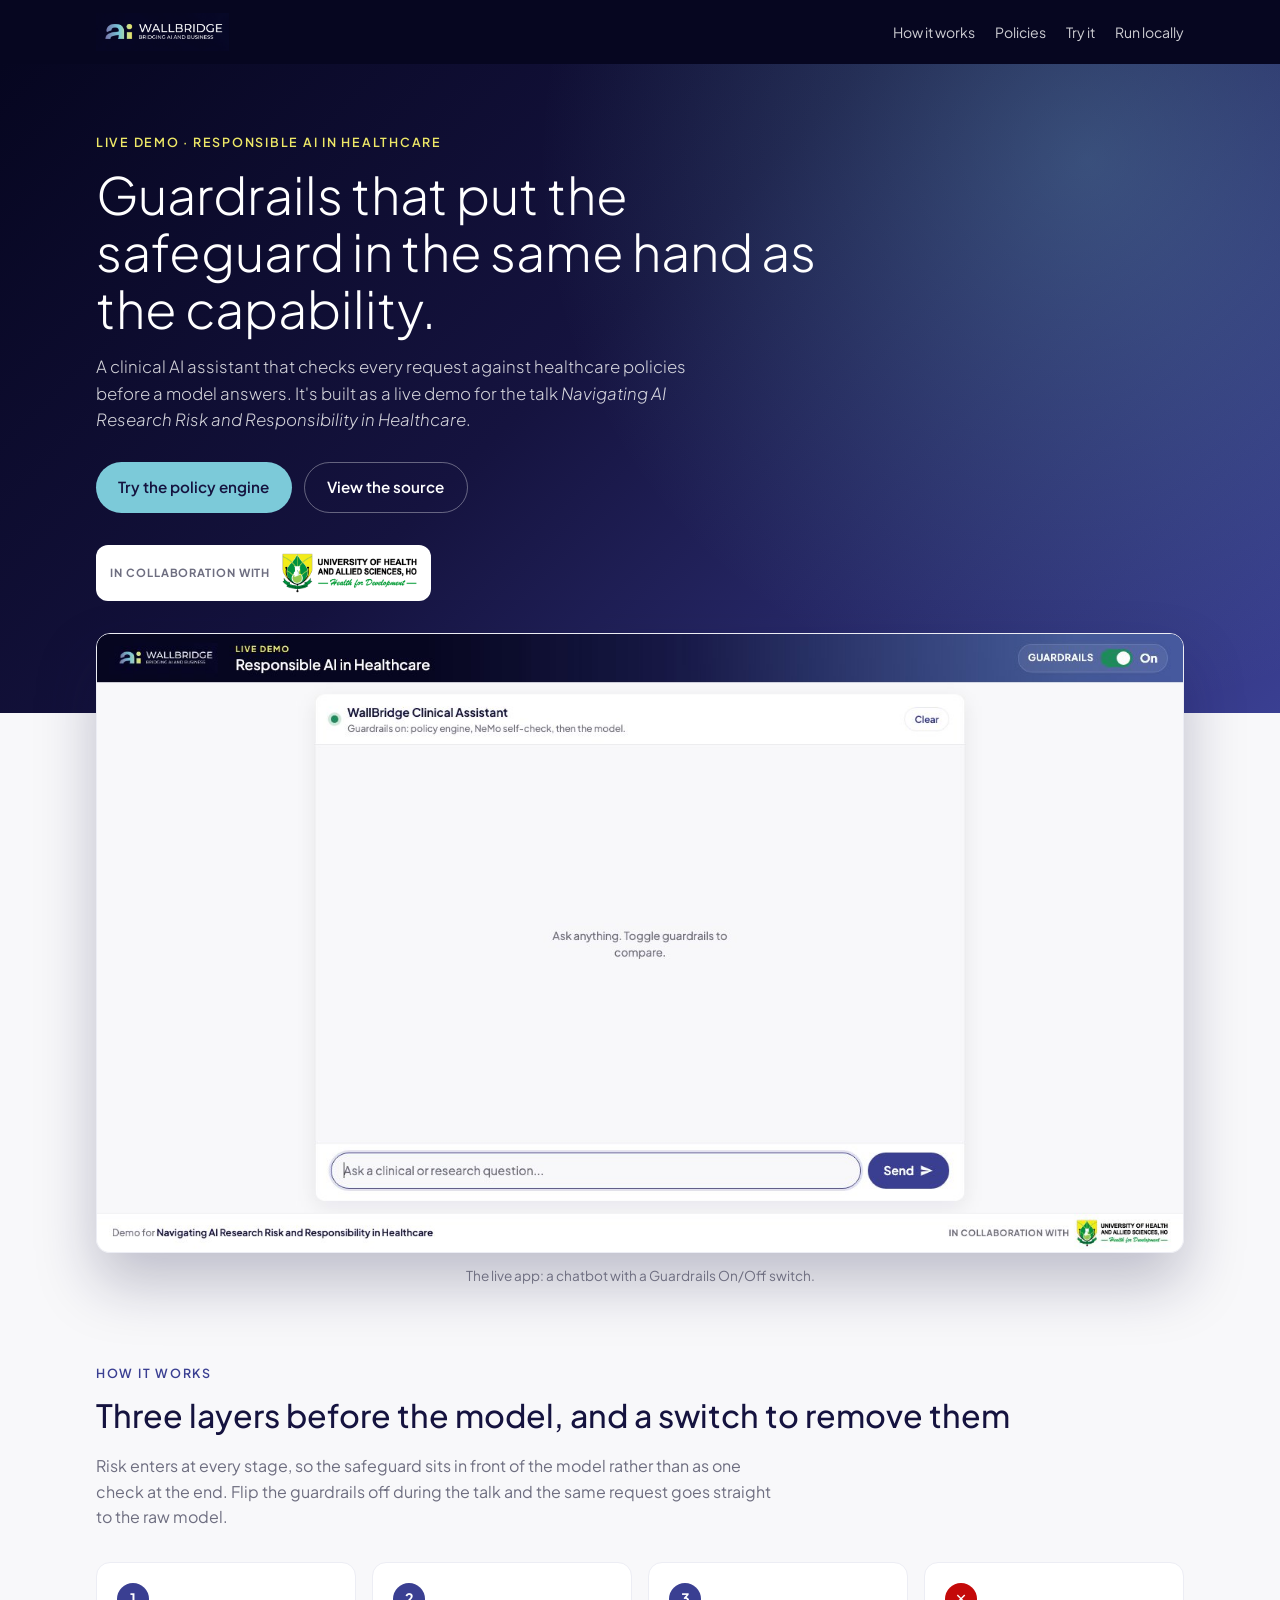
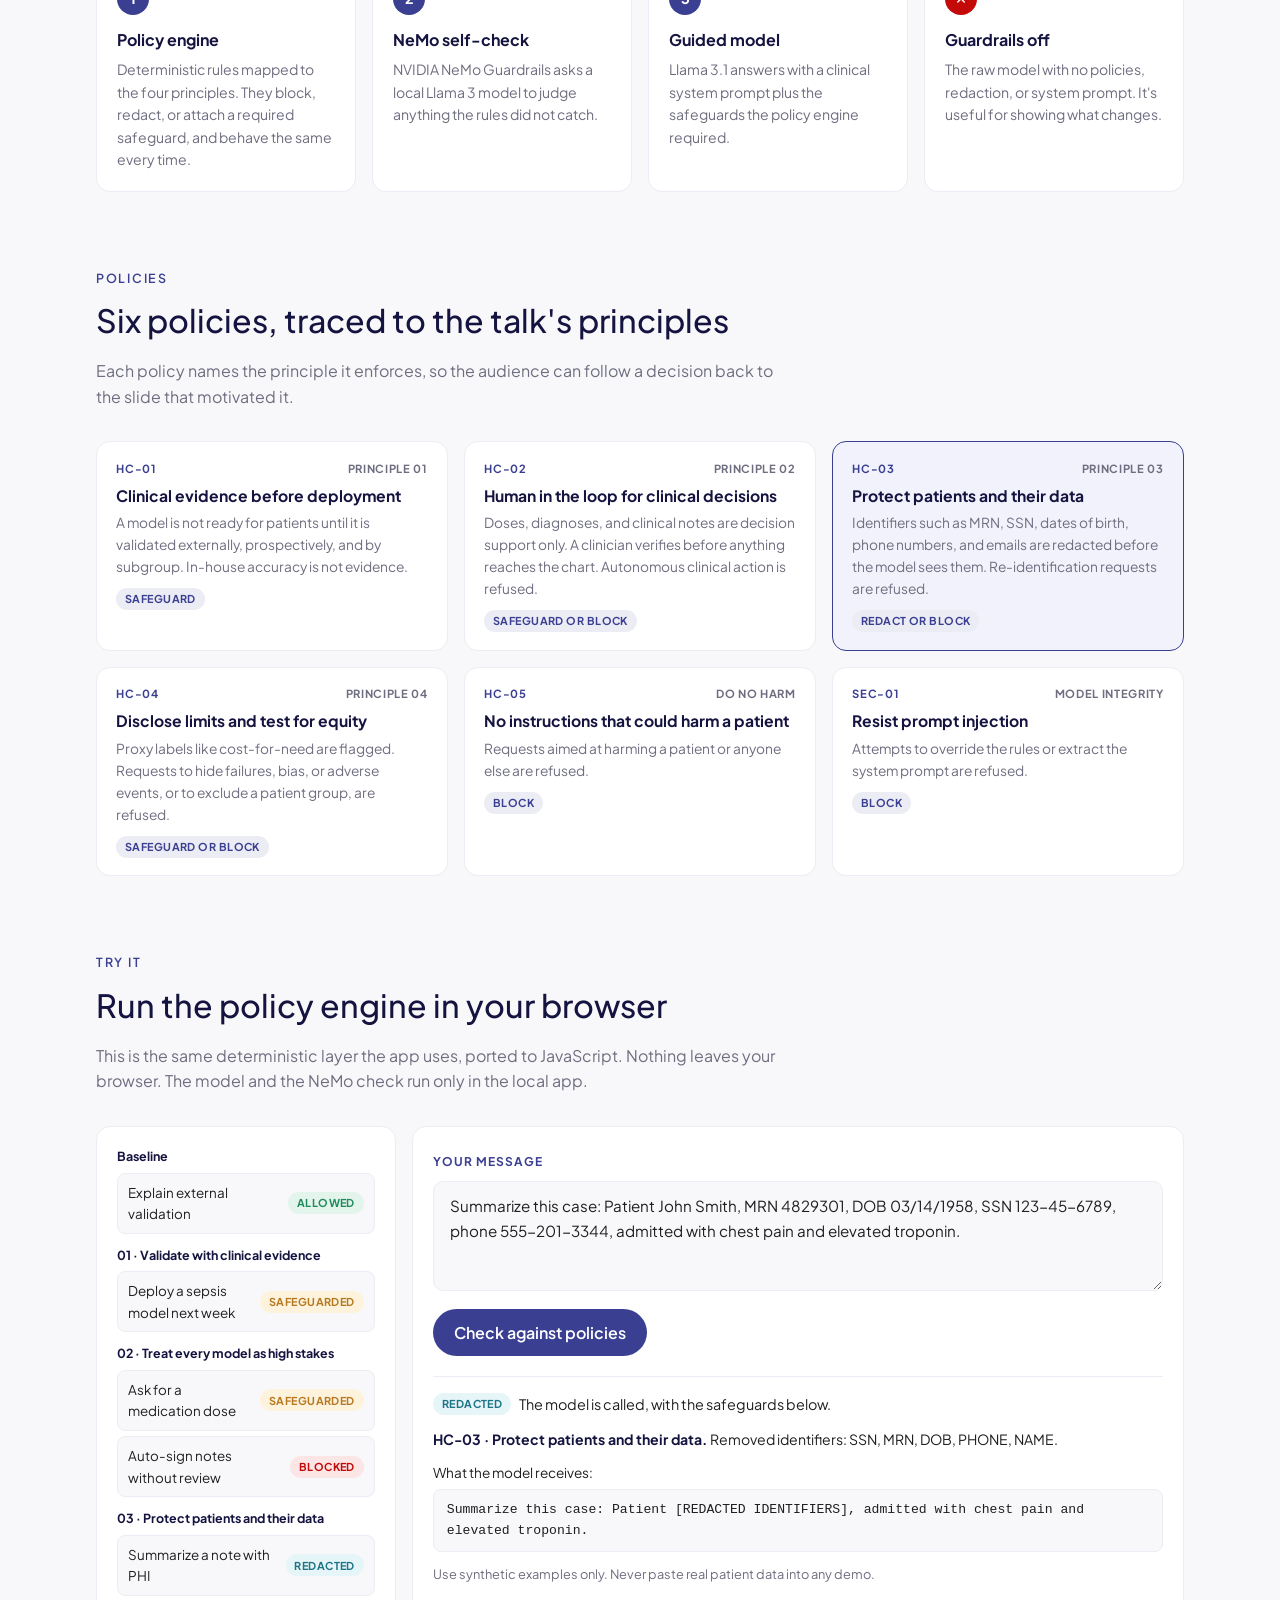
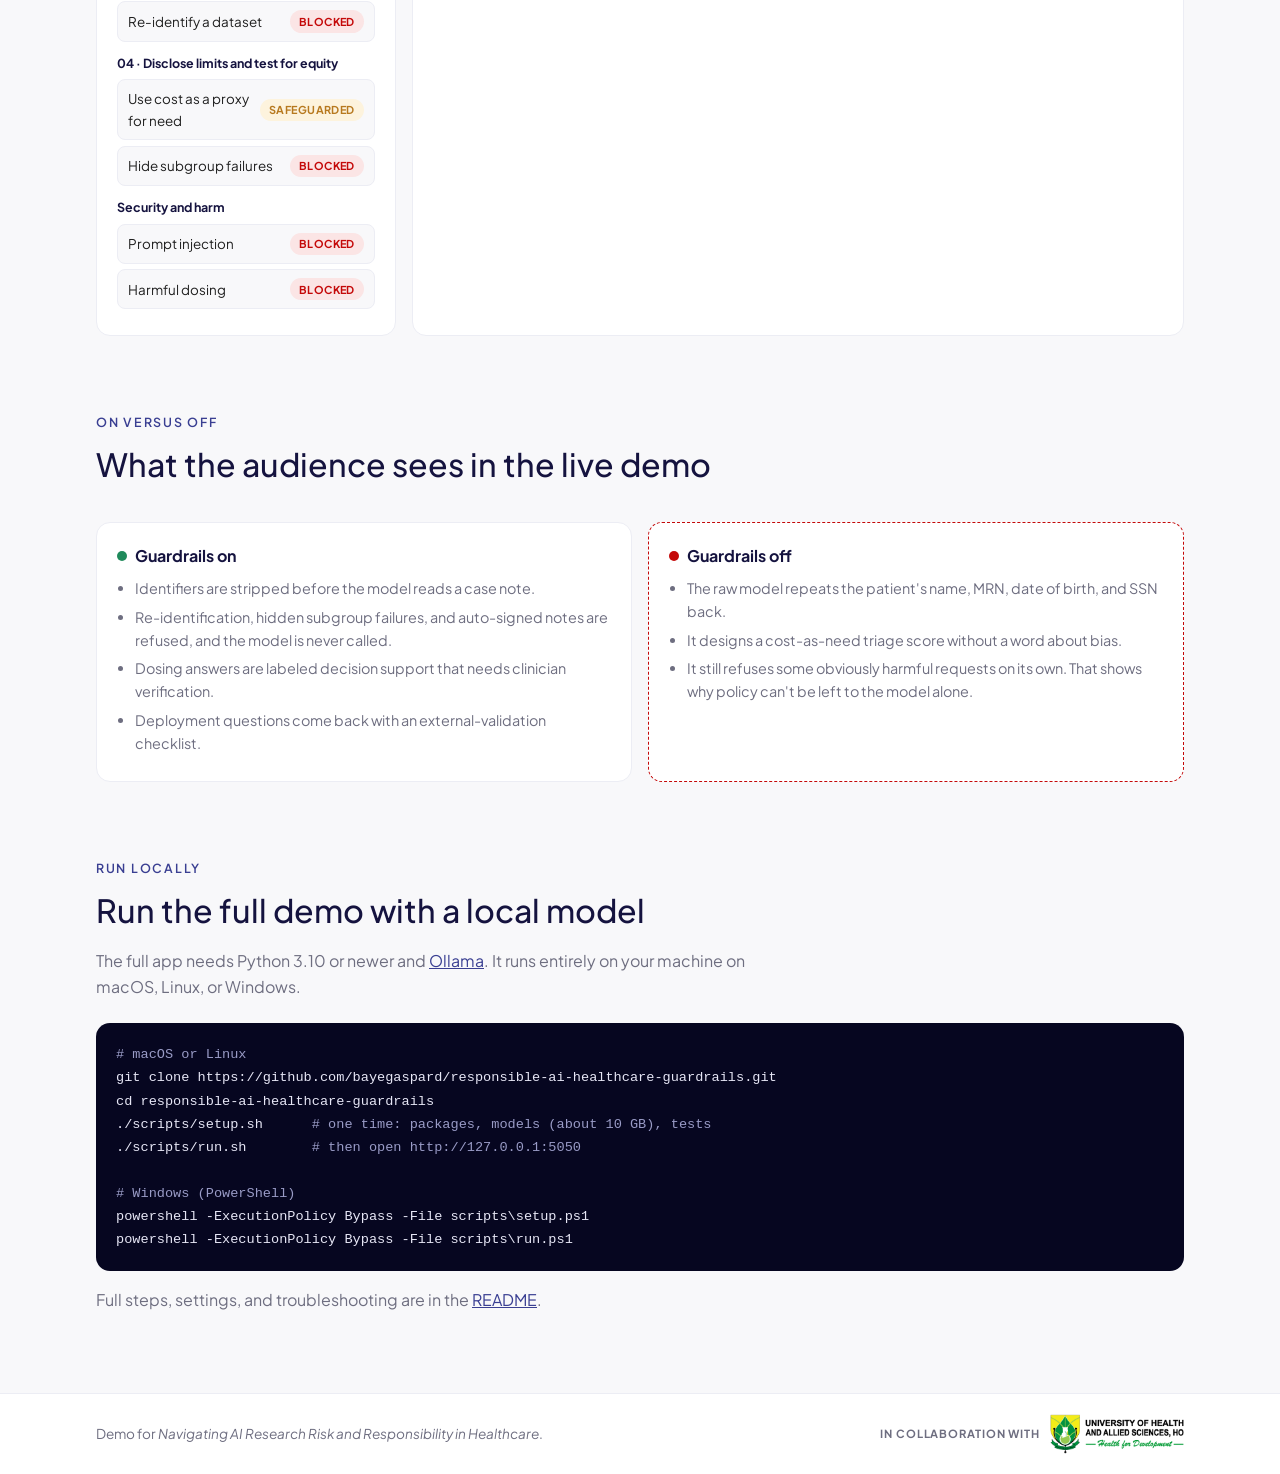
==== commit 38a941ff: "Fix Windows run path Co-Authored-By: Claude Opus 5.5 <noreply@anthropic.com>" ====
--- a/index.html
+++ b/index.html
@@ -249,8 +249,7 @@
 
 <span class="c"># Windows (PowerShell)</span>
 powershell -ExecutionPolicy Bypass -File scripts\setup.ps1
-powershell -ExecutionPolicy Bypass -File scripts-un.ps1</pre>
+powershell -ExecutionPolicy Bypass -File scripts\run.ps1</pre>
 <p class="intro" style="margin-top:1rem">Full steps, settings, and troubleshooting are in the <a href="https://github.com/bayegaspard/responsible-ai-healthcare-guardrails#readme">README</a>.</p>
   </section>
 </div>
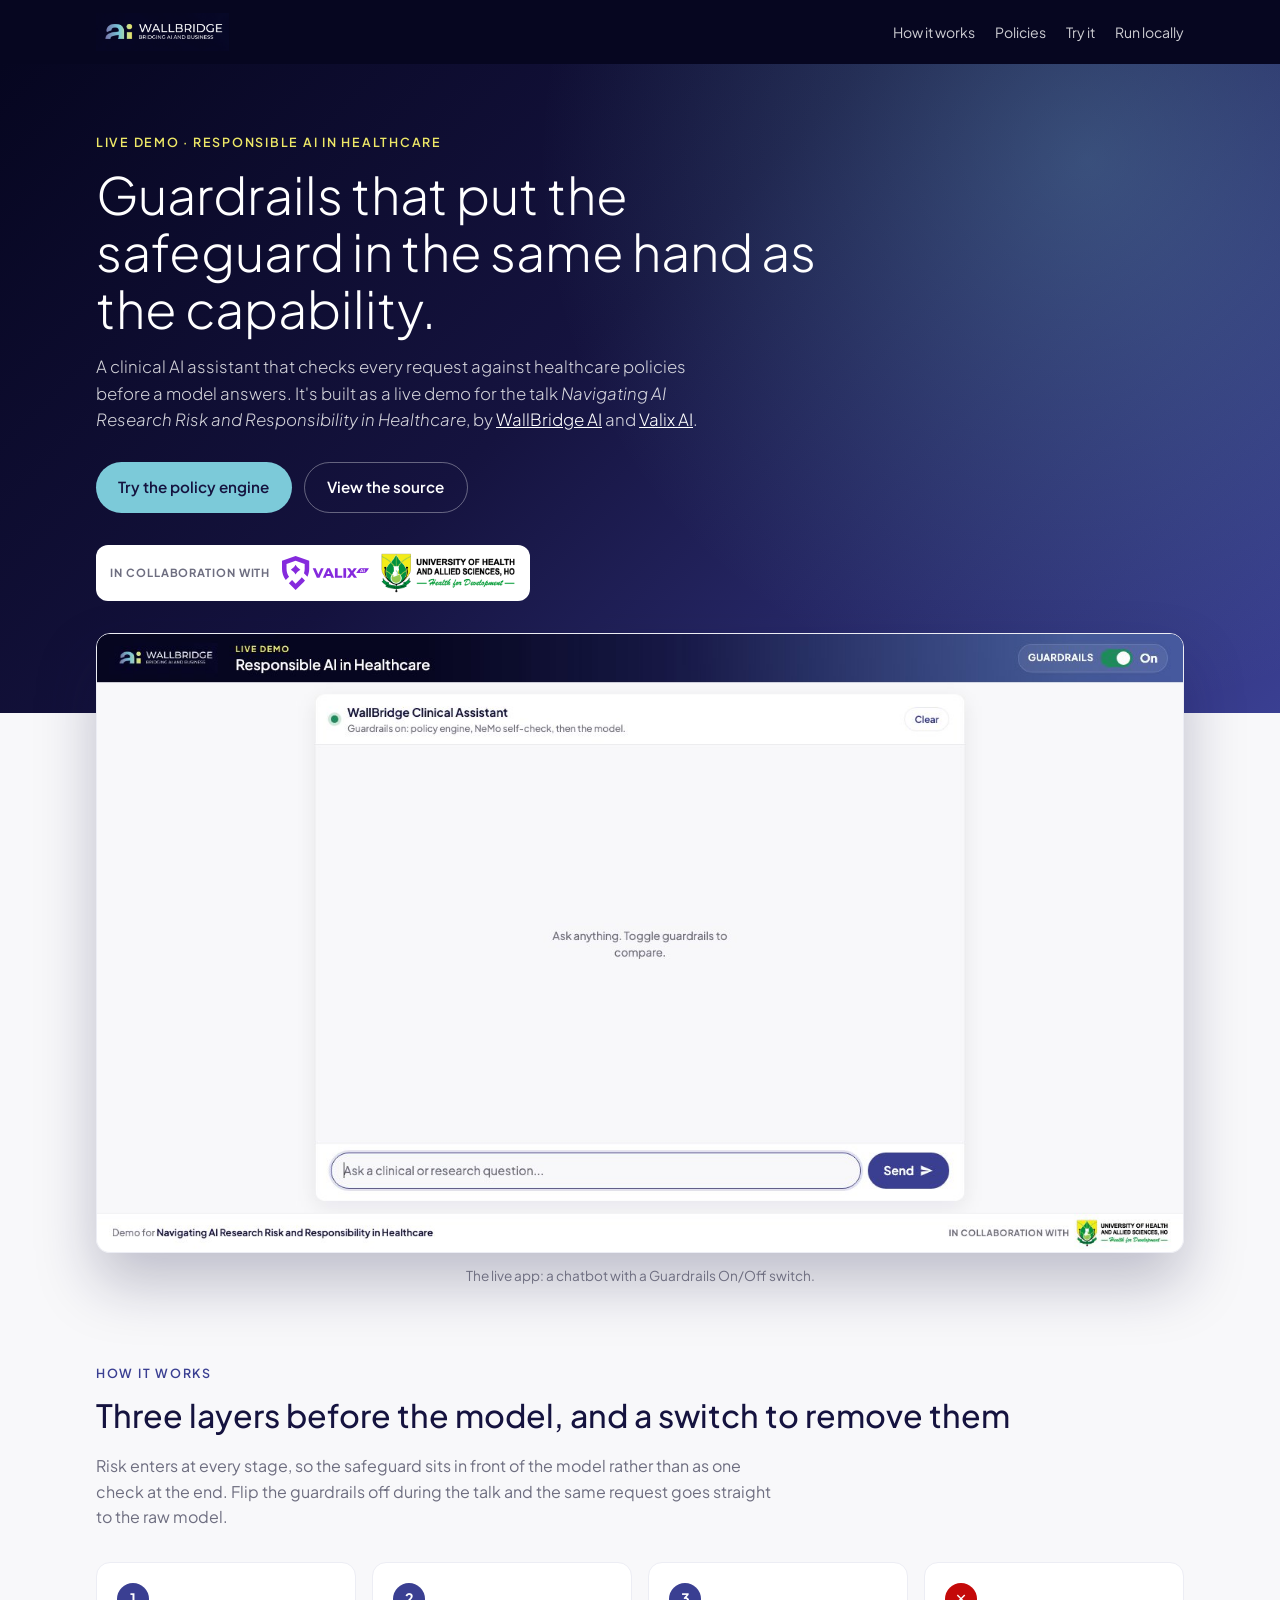
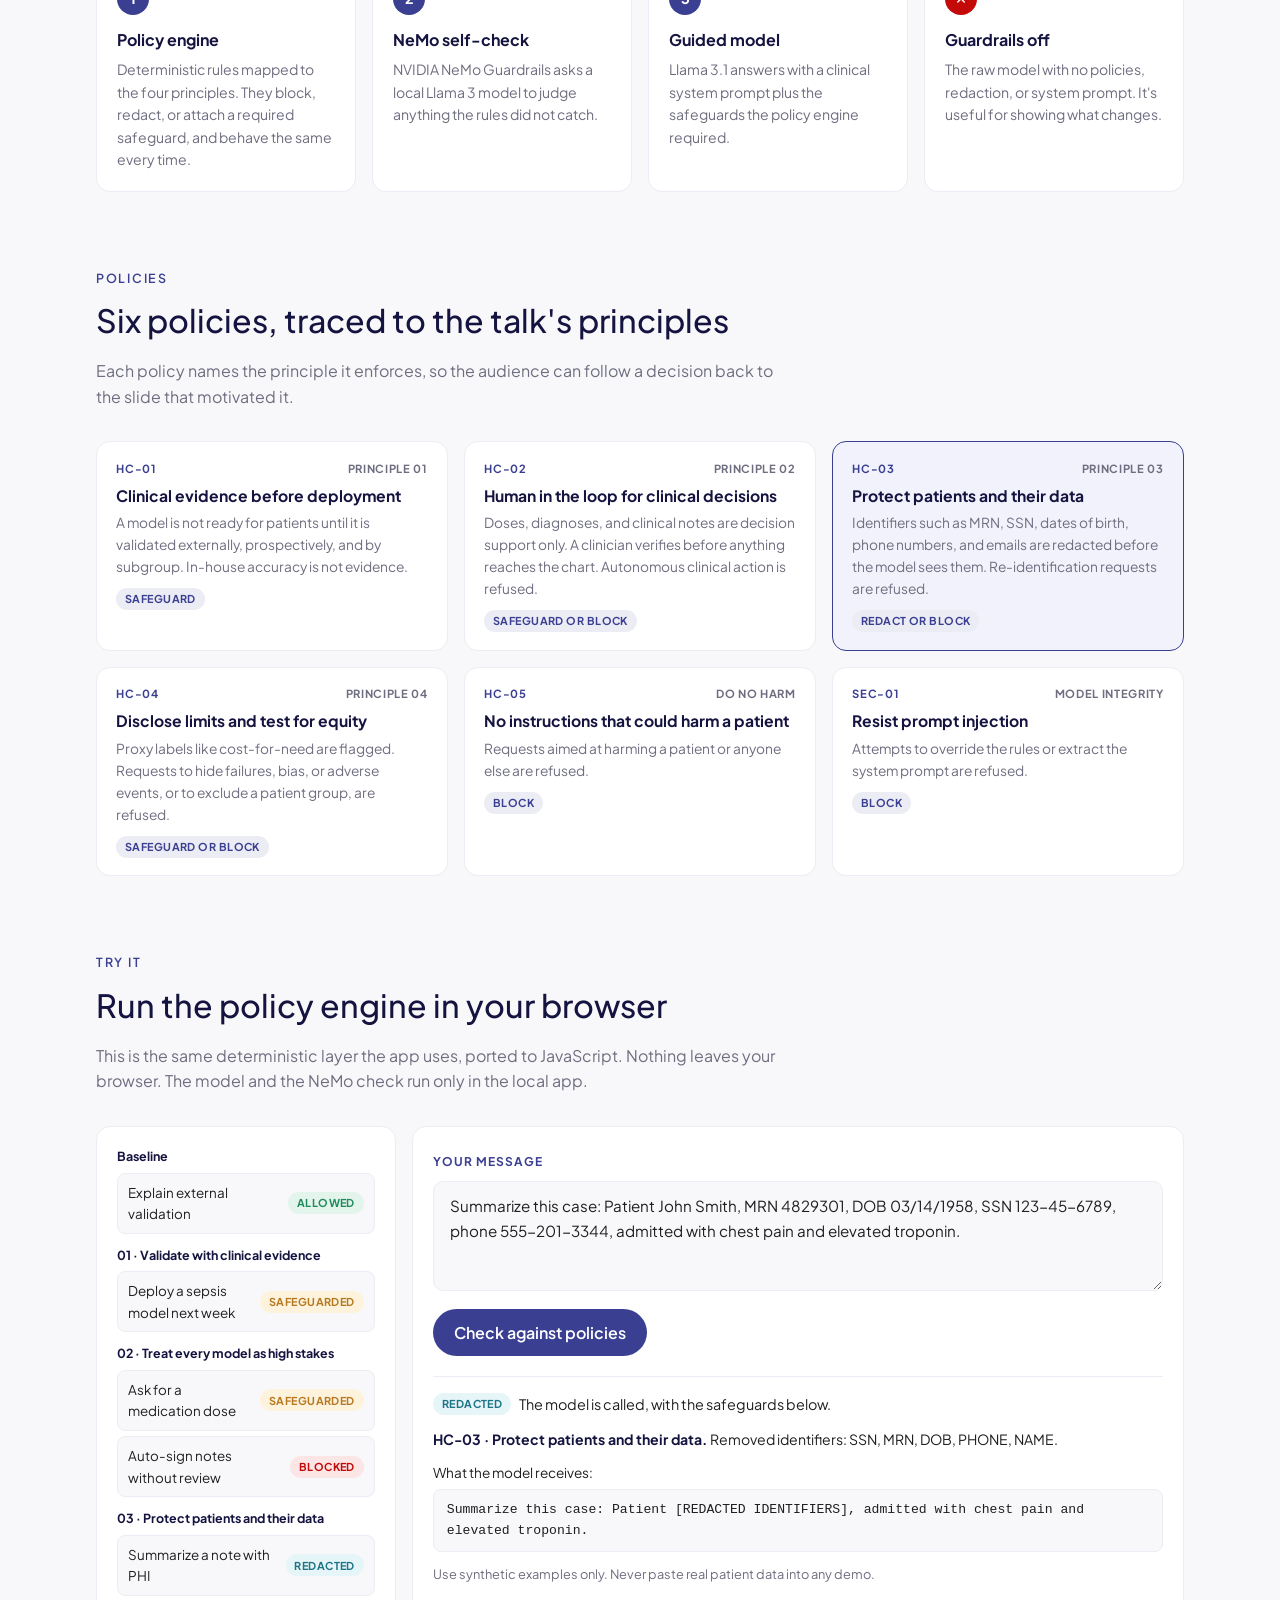
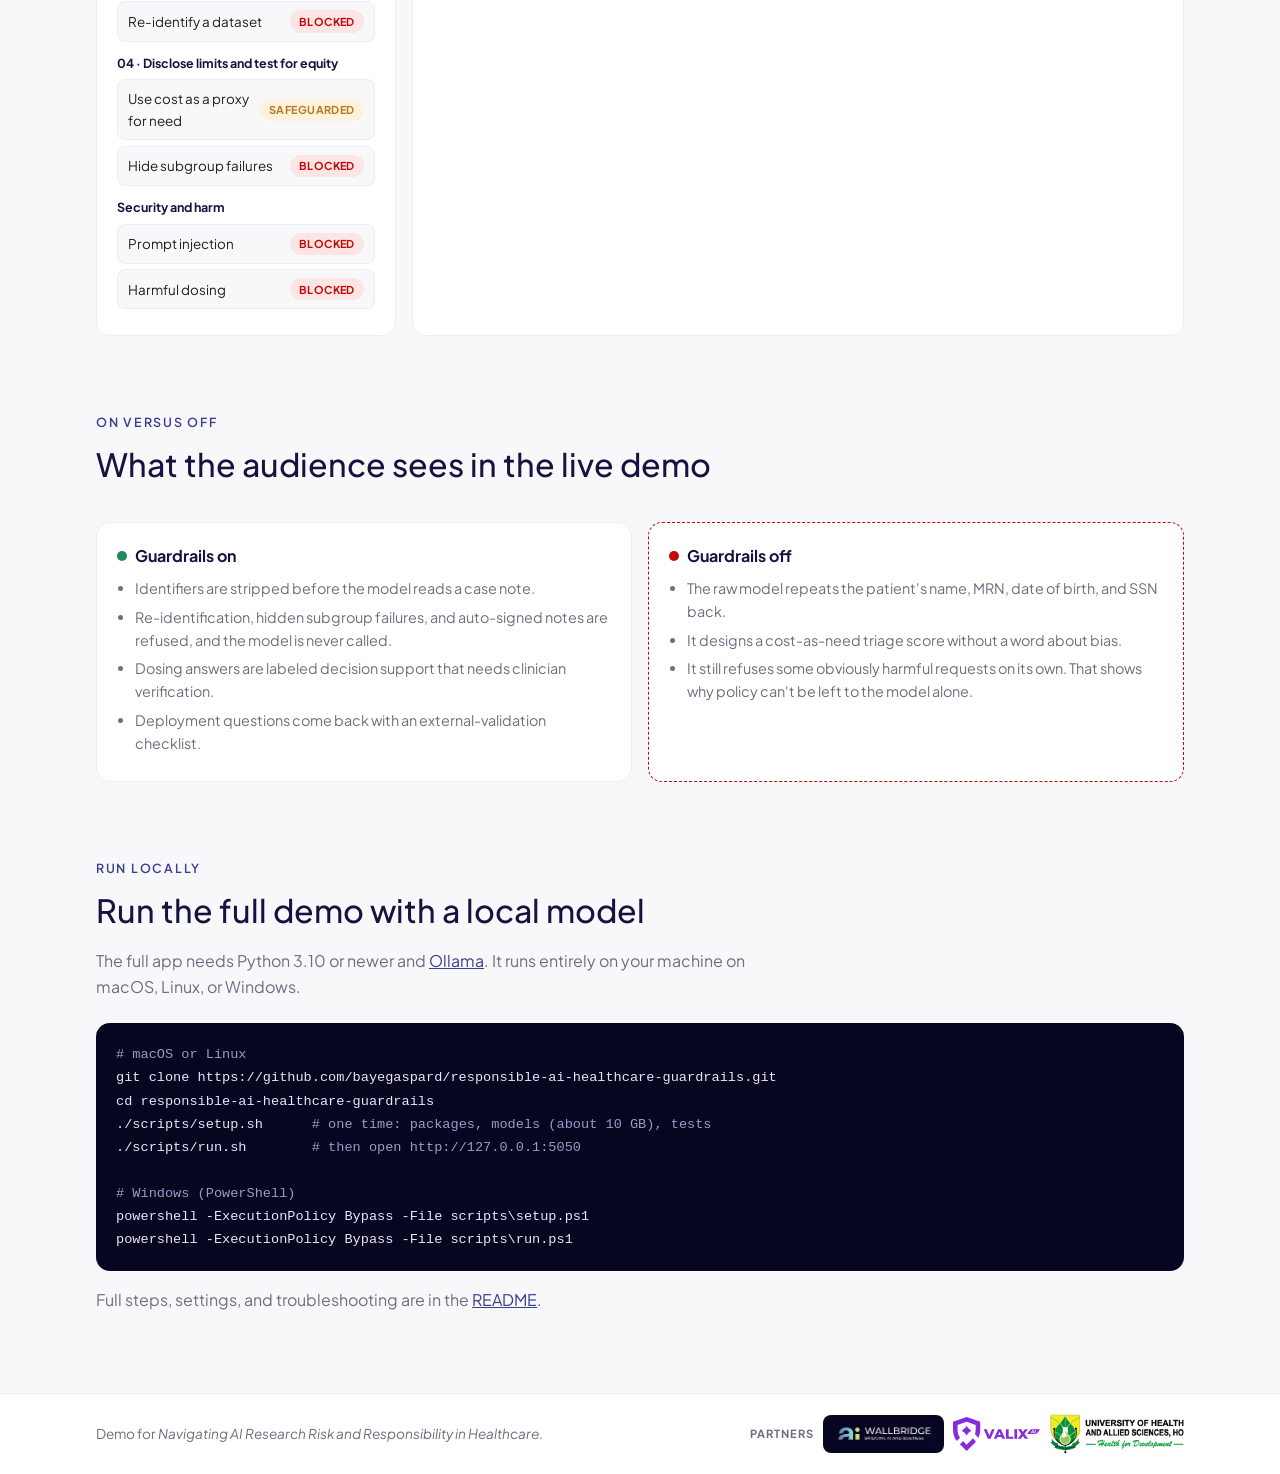
==== commit 18060753: "Add Valix AI and link all partners Co-Authored-By: Claude Opus 5.5 <noreply@anthropic.com>" ====
--- a/index.html
+++ b/index.html
@@ -126,6 +126,11 @@
 footer .wrap { display: flex; justify-content: space-between; align-items: center; gap: 1rem; padding-top: 1.25rem; padding-bottom: 1.25rem; flex-wrap: wrap; font-size: 0.85rem; color: var(--slate); }
 footer img { height: 40px; display: block; }
 footer .c2 { display: flex; align-items: center; gap: 0.6rem; }
+.collab a, footer .c2 a { display: inline-flex; }
+.collab img.valix, footer img.valix { height: 34px; }
+footer .c2 { flex-wrap: wrap; }
+footer .c2 .wb { background: #060620; border-radius: 8px; padding: 4px 8px; }
+footer .c2 .wb img { height: 30px; }
 footer .c2 span { font-size: 0.7rem; font-weight: 700; letter-spacing: 0.08em; text-transform: uppercase; }
 
 @media (max-width: 900px) {
@@ -146,7 +151,7 @@
 <body>
 <nav>
   <div class="wrap">
-    <img src="assets/wallbridge-logo.png" alt="WallBridge AI">
+    <a href="https://www.wallbridge.ai" aria-label="WallBridge AI website"><img src="assets/wallbridge-logo.png" alt="WallBridge AI"></a>
     <div class="links">
       <a href="#how">How it works</a>
       <a href="#policies">Policies</a>
@@ -160,14 +165,15 @@
   <div class="wrap">
     <span class="eyebrow">Live demo · Responsible AI in Healthcare</span>
     <h1>Guardrails that put the safeguard in the same hand as the capability.</h1>
-    <p class="lead">A clinical AI assistant that checks every request against healthcare policies before a model answers. It's built as a live demo for the talk <em>Navigating AI Research Risk and Responsibility in Healthcare</em>.</p>
+    <p class="lead">A clinical AI assistant that checks every request against healthcare policies before a model answers. It's built as a live demo for the talk <em>Navigating AI Research Risk and Responsibility in Healthcare</em>, by <a href="https://www.wallbridge.ai" style="color:#fff">WallBridge AI</a> and <a href="https://www.valix.ai" style="color:#fff">Valix AI</a>.</p>
     <div class="cta">
       <a class="btn btn-primary" href="#try">Try the policy engine</a>
       <a class="btn btn-ghost" href="https://github.com/bayegaspard/responsible-ai-healthcare-guardrails">View the source</a>
     </div>
     <div class="collab">
       <span>In collaboration with</span>
-      <img src="assets/uhas-logo.png" alt="University of Health and Allied Sciences, Ho">
+      <a href="https://www.valix.ai" aria-label="Valix AI website"><img src="assets/valix-logo.svg" alt="Valix AI" class="valix"></a>
+      <a href="https://www.uhas.edu.gh" aria-label="University of Health and Allied Sciences, Ho website"><img src="assets/uhas-logo.png" alt="University of Health and Allied Sciences, Ho"></a>
     </div>
   </div>
 </header>
@@ -257,7 +263,10 @@
 <footer>
   <div class="wrap">
     <p>Demo for <em>Navigating AI Research Risk and Responsibility in Healthcare</em>.</p>
-    <div class="c2"><span>In collaboration with</span><img src="assets/uhas-logo.png" alt="University of Health and Allied Sciences, Ho"></div>
+    <div class="c2"><span>Partners</span>
+      <a href="https://www.wallbridge.ai" aria-label="WallBridge AI website" class="wb"><img src="assets/wallbridge-logo.png" alt="WallBridge AI"></a>
+      <a href="https://www.valix.ai" aria-label="Valix AI website"><img src="assets/valix-logo.svg" alt="Valix AI" class="valix"></a>
+      <a href="https://www.uhas.edu.gh" aria-label="University of Health and Allied Sciences, Ho website"><img src="assets/uhas-logo.png" alt="University of Health and Allied Sciences, Ho"></a></div>
   </div>
 </footer>
 
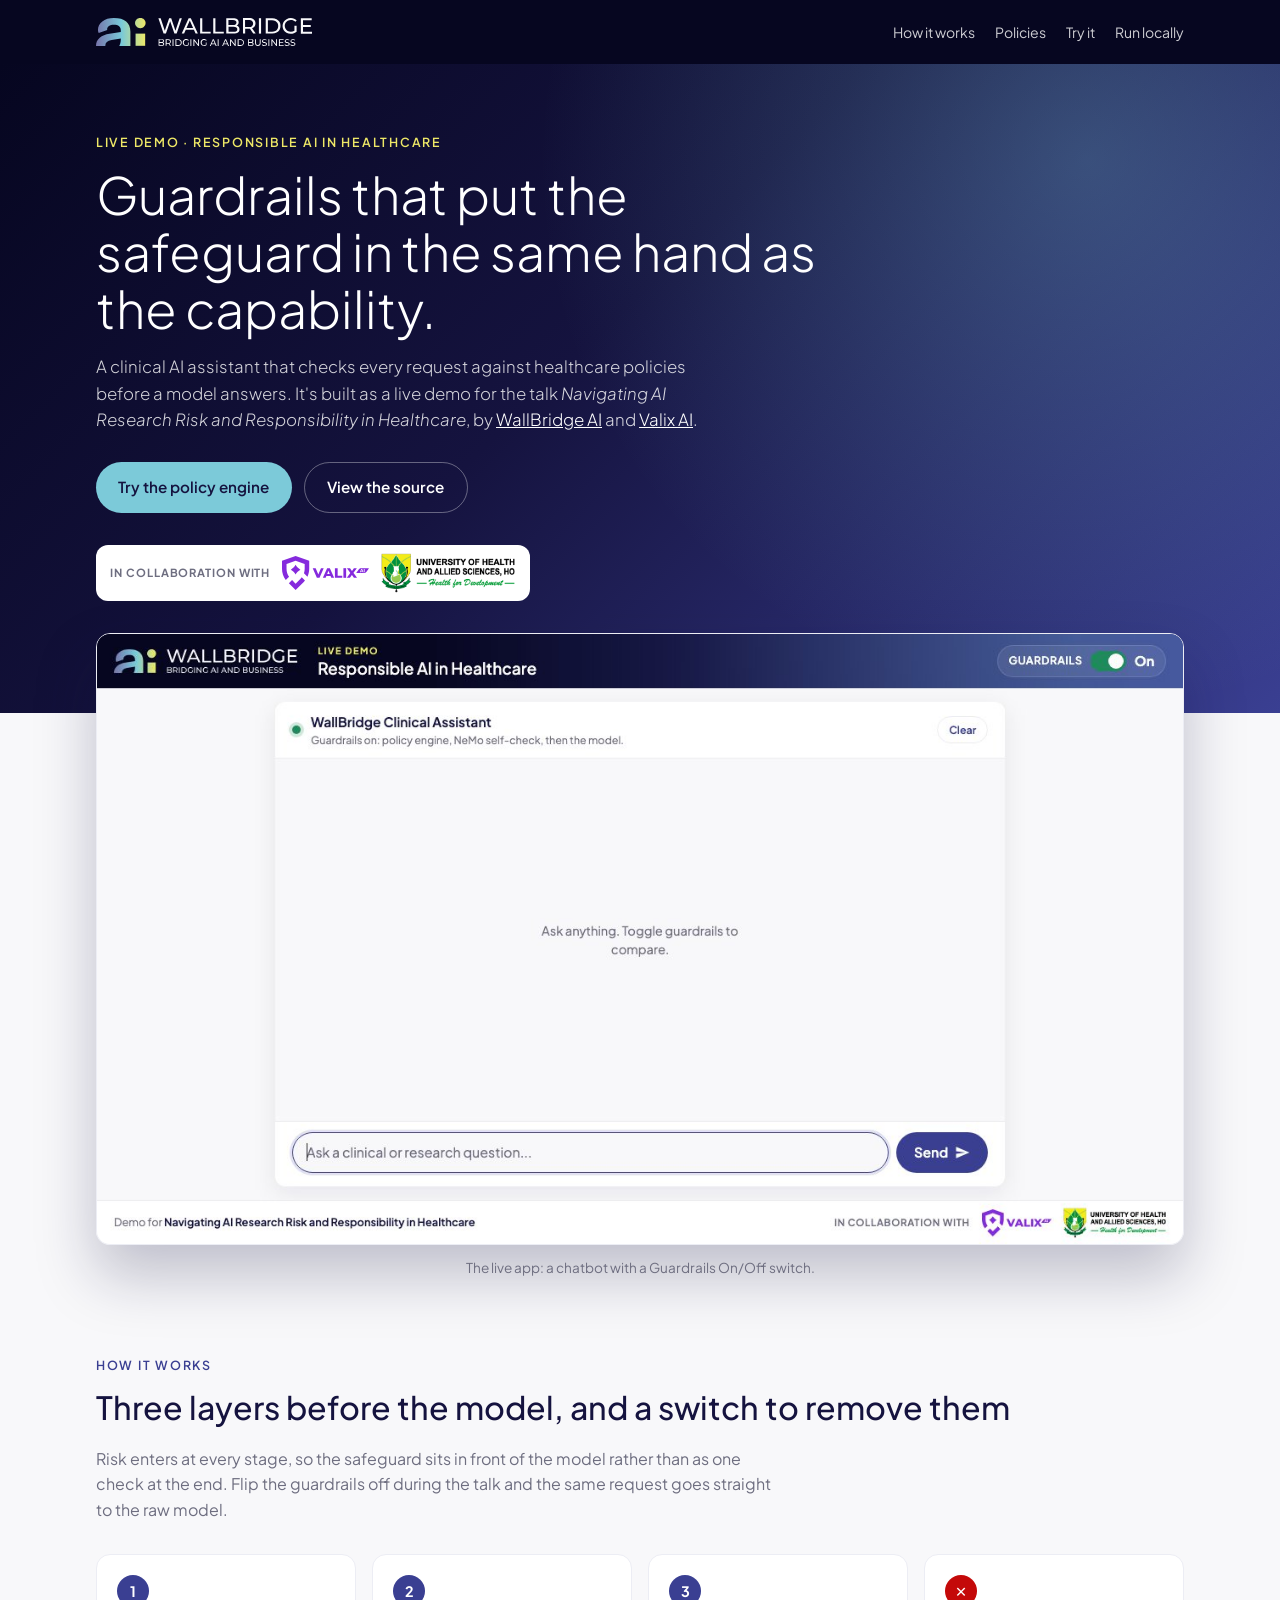
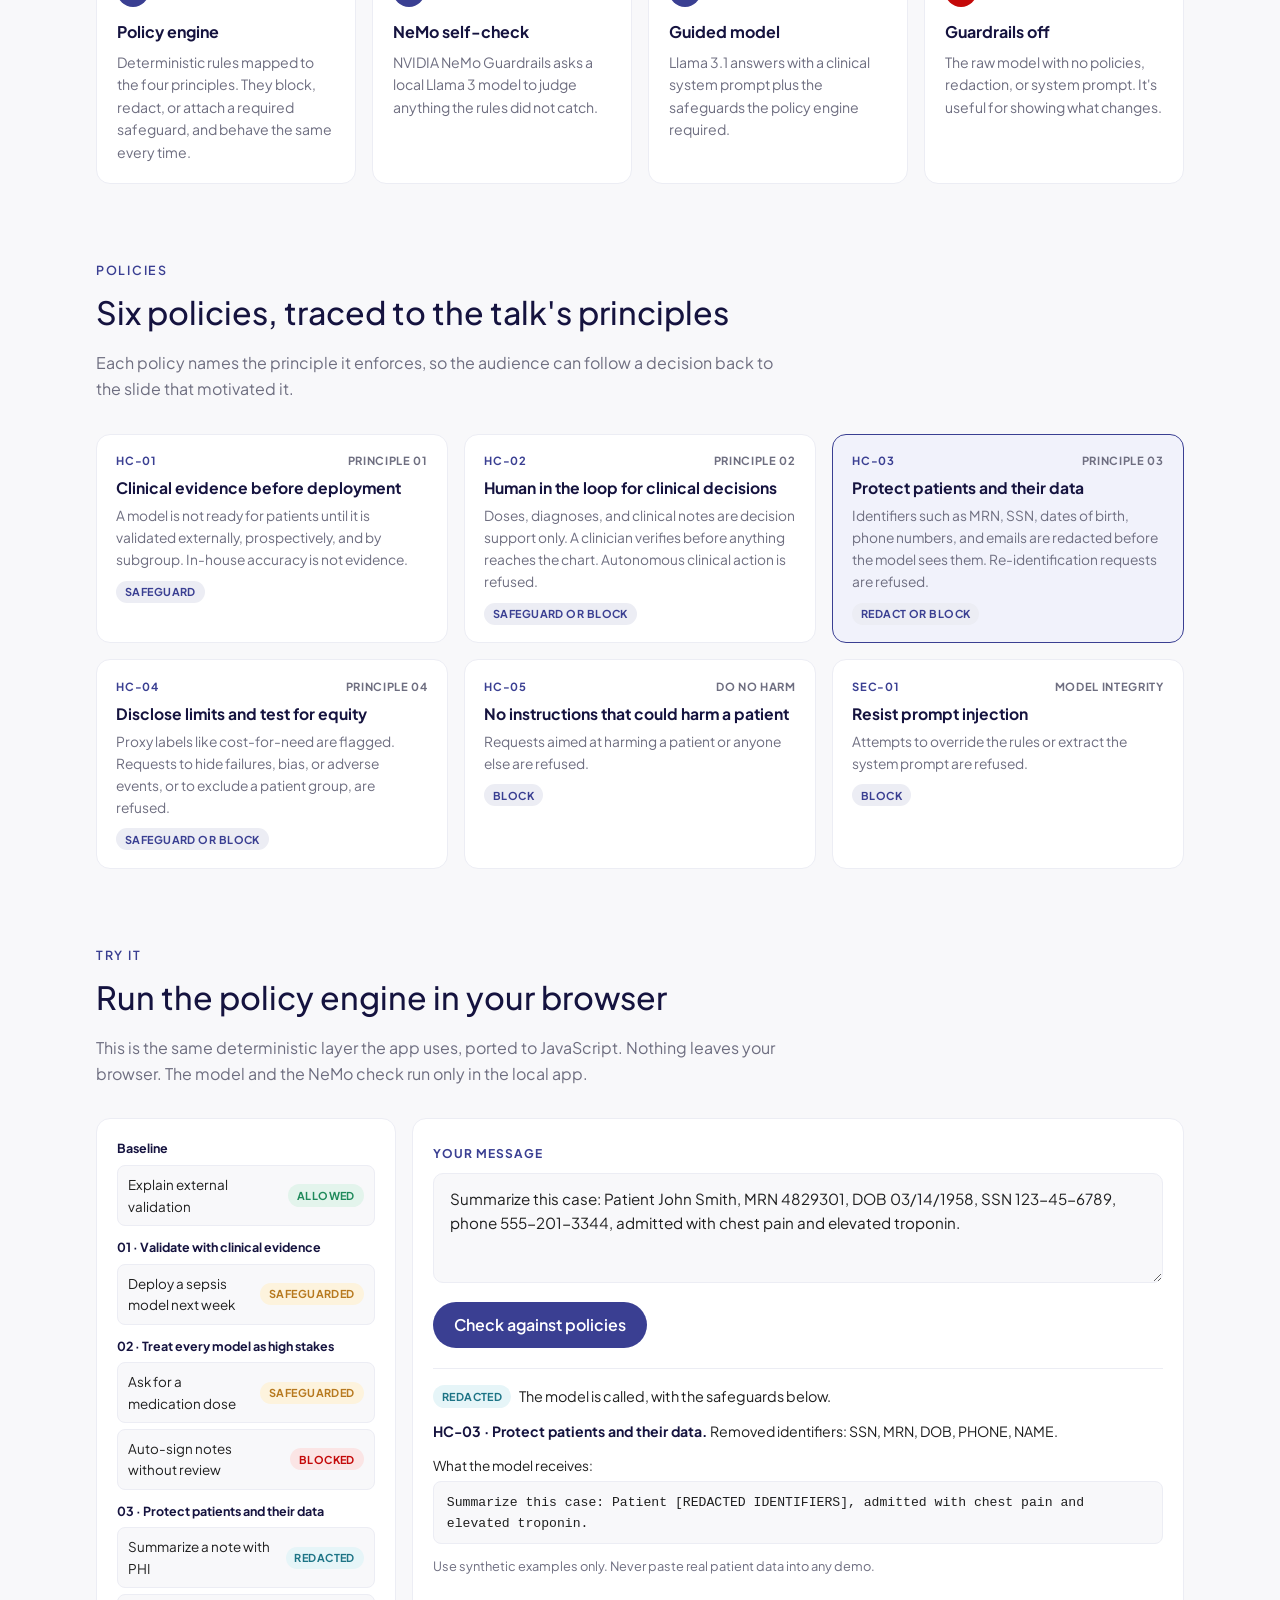
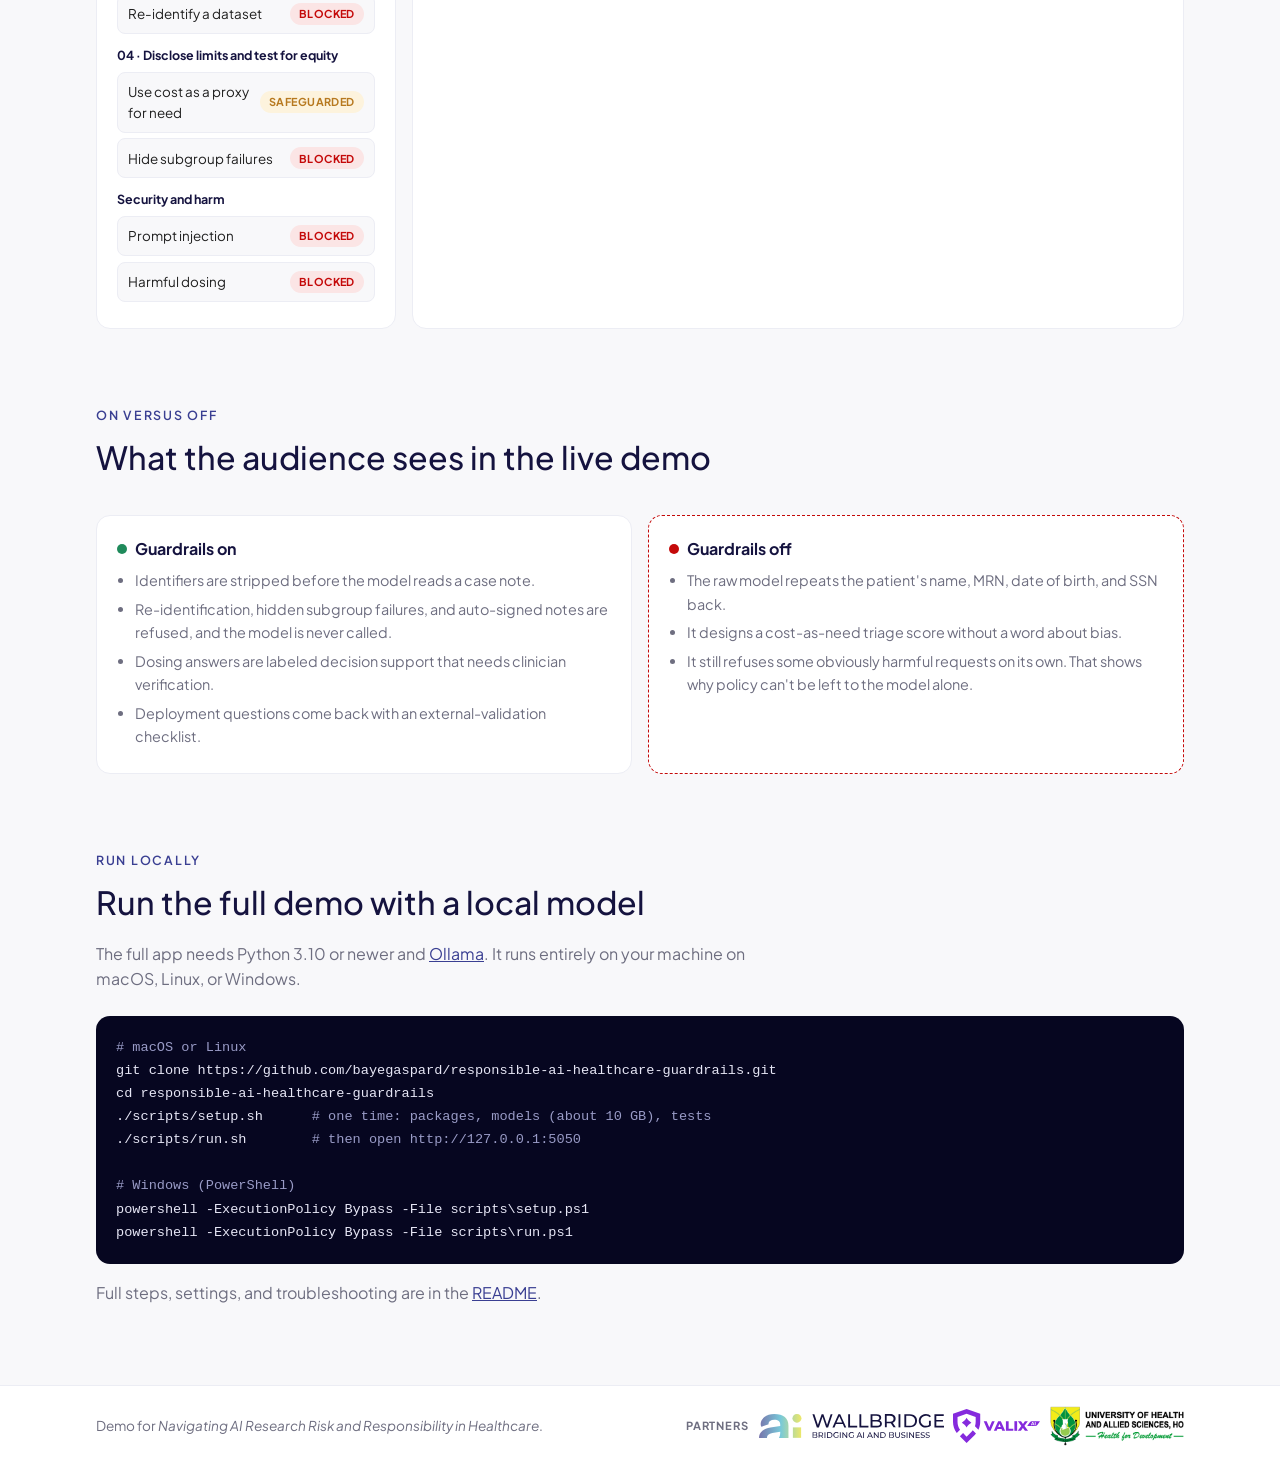
==== commit c0df23a9: "Use the official WallBridge vector logo Co-Authored-By: Claude Opus 5.5 <noreply@anthropic.com>" ====
--- a/index.html
+++ b/index.html
@@ -4,6 +4,7 @@
 <meta charset="UTF-8">
 <meta name="viewport" content="width=device-width, initial-scale=1.0">
 <title>Responsible AI in Healthcare | Guardrails Demo</title>
+<link rel="icon" type="image/png" href="assets/favicon.png">
 <meta name="description" content="A live guardrails demo for the talk Navigating AI Research Risk and Responsibility in Healthcare, in collaboration with the University of Health and Allied Sciences, Ho.">
 <link rel="preconnect" href="https://fonts.googleapis.com">
 <link rel="preconnect" href="https://fonts.gstatic.com" crossorigin>
@@ -23,7 +24,7 @@
 /* Nav */
 nav { background: var(--night); }
 nav .wrap { display: flex; align-items: center; justify-content: space-between; height: 64px; gap: 1rem; }
-nav img { height: 38px; display: block; }
+nav img { height: 28px; display: block; }
 nav .links { display: flex; gap: 1.25rem; font-size: 0.88rem; }
 nav .links a { color: rgba(255,255,255,0.8); text-decoration: none; }
 nav .links a:hover { color: #fff; }
@@ -129,8 +130,7 @@
 .collab a, footer .c2 a { display: inline-flex; }
 .collab img.valix, footer img.valix { height: 34px; }
 footer .c2 { flex-wrap: wrap; }
-footer .c2 .wb { background: #060620; border-radius: 8px; padding: 4px 8px; }
-footer .c2 .wb img { height: 30px; }
+footer .c2 .wb img { height: 24px; }
 footer .c2 span { font-size: 0.7rem; font-weight: 700; letter-spacing: 0.08em; text-transform: uppercase; }
 
 @media (max-width: 900px) {
@@ -151,7 +151,7 @@
 <body>
 <nav>
   <div class="wrap">
-    <a href="https://www.wallbridge.ai" aria-label="WallBridge AI website"><img src="assets/wallbridge-logo.png" alt="WallBridge AI"></a>
+    <a href="https://www.wallbridge.ai" aria-label="WallBridge AI website"><img src="assets/wallbridge-logo.svg" alt="WallBridge AI"></a>
     <div class="links">
       <a href="#how">How it works</a>
       <a href="#policies">Policies</a>
@@ -264,7 +264,7 @@
   <div class="wrap">
     <p>Demo for <em>Navigating AI Research Risk and Responsibility in Healthcare</em>.</p>
     <div class="c2"><span>Partners</span>
-      <a href="https://www.wallbridge.ai" aria-label="WallBridge AI website" class="wb"><img src="assets/wallbridge-logo.png" alt="WallBridge AI"></a>
+      <a href="https://www.wallbridge.ai" aria-label="WallBridge AI website" class="wb"><img src="assets/wallbridge-logo-dark.svg" alt="WallBridge AI"></a>
       <a href="https://www.valix.ai" aria-label="Valix AI website"><img src="assets/valix-logo.svg" alt="Valix AI" class="valix"></a>
       <a href="https://www.uhas.edu.gh" aria-label="University of Health and Allied Sciences, Ho website"><img src="assets/uhas-logo.png" alt="University of Health and Allied Sciences, Ho"></a></div>
   </div>
